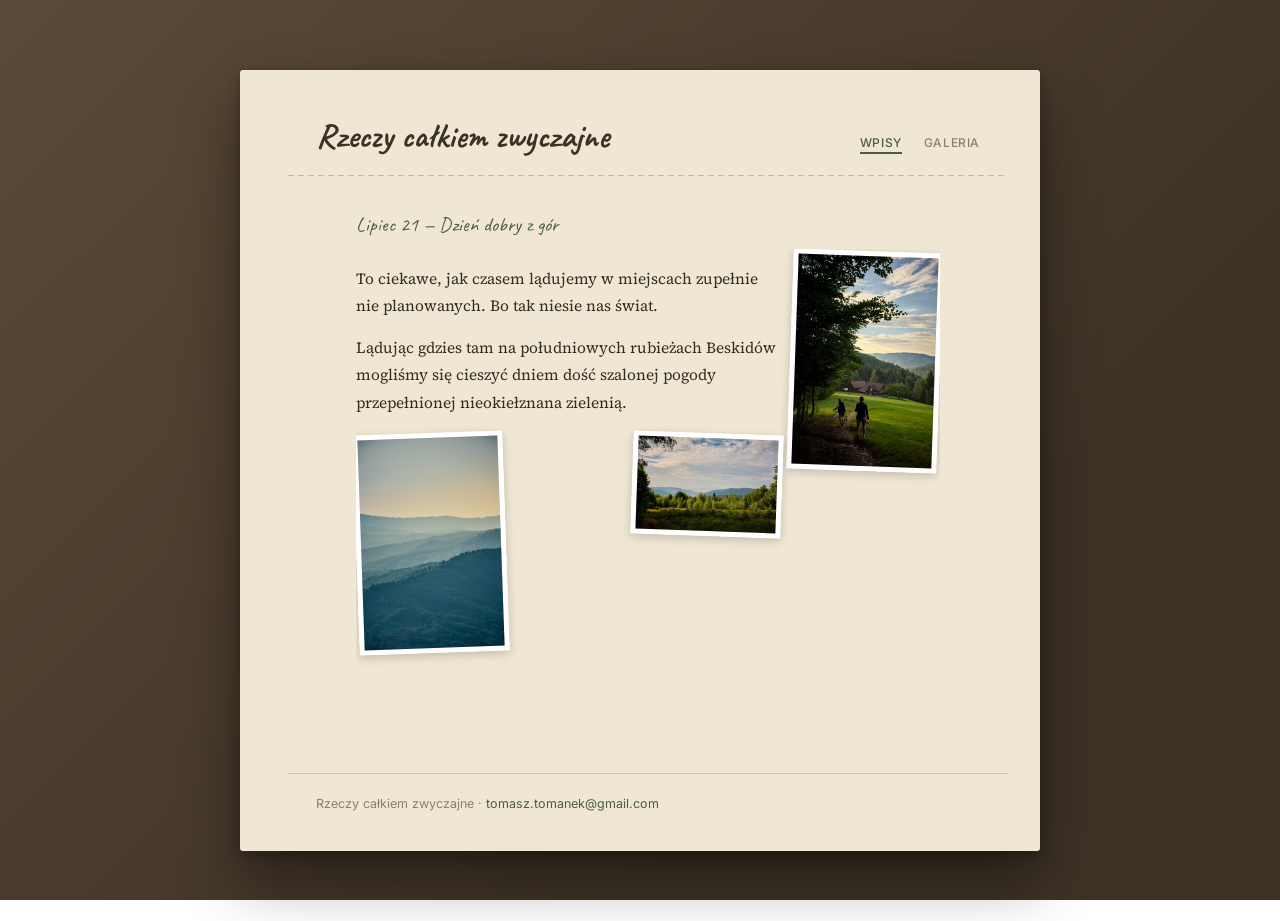
==== index.html @ 4eaaa245 "First upload" ====
<!DOCTYPE html>
<html lang="pl">
<head>
<meta charset="utf-8">
<meta name="viewport" content="width=device-width, initial-scale=1">
<title>Rzeczy całkiem zwyczajne</title>
<link rel="preconnect" href="https://fonts.googleapis.com">
<link href="https://fonts.googleapis.com/css2?family=Caveat:wght@500;600;700&family=Source+Serif+4:ital,wght@0,400;0,600;1,400&family=Inter:wght@400;500;600&display=swap" rel="stylesheet">
<link rel="stylesheet" href="/style.css">
</head>
<body>
<div class="page">
  <div class="card">

    <header class="site-header">
      <span class="site-title">Rzeczy całkiem zwyczajne</span>
      <nav class="site-nav">
        <a href="/" class="nav-active">Wpisy</a>
        <a href="/galeria/" class="">Galeria</a>
      </nav>
    </header>
    <div class="rule"></div>

    
    <main class="entries">
      
      <article class="entry">
        <div class="entry-date">Lipiec 21 — Dzień dobry z gór</div>
        <div class="entry-body">
          <p><img class="entry-photo entry-photo-right" src="/photos/thumb/18-07-26__DSC4993_Zielony.jpg" data-full="/photos/full/18-07-26__DSC4993_Zielony.jpg" alt="Wracając" onclick="openLightbox(this)"></p>
<p>To ciekawe, jak czasem lądujemy w miejscach zupełnie nie planowanych. Bo tak niesie nas świat. </p>
<p>Lądując gdzies tam na południowych rubieżach Beskidów mogliśmy się cieszyć dniem dość szalonej pogody przepełnionej nieokiełznana zielenią. </p>
<p><img class="entry-photo entry-photo-left" src="/photos/thumb/19-07-26__DSC5142_Zielony.jpg" data-full="/photos/full/19-07-26__DSC5142_Zielony.jpg" alt="" onclick="openLightbox(this)"></p>
<p><img class="entry-photo entry-photo-right" src="/photos/thumb/19-07-26__DSC5166_Zielony.jpg" data-full="/photos/full/19-07-26__DSC5166_Zielony.jpg" alt="" onclick="openLightbox(this)"></p>
        </div>
      </article>
      
    </main>

    


    <footer class="site-footer">
      <p>Rzeczy całkiem zwyczajne · <a href="mailto:tomasz.tomanek@gmail.com">tomasz.tomanek@gmail.com</a></p>
    </footer>

  </div>
</div>

<div id="lightbox" class="lightbox" onclick="closeLightbox()">
  <img id="lightbox-img" onclick="event.stopPropagation()">
  <div class="lightbox-close" onclick="closeLightbox()">&times;</div>
</div>

<script src="/gallery.js"></script>
</body>
</html>
---- style.css ----
:root {
  --accent: #4a5d45;
}

* { box-sizing: border-box; }

body {
  margin: 0;
  background: linear-gradient(135deg, #5c4a38, #3d3226 70%);
  background-attachment: fixed;
  font-family: Inter, system-ui, sans-serif;
  color: #332c22;
}

a { color: var(--accent); text-decoration: none; }
a:hover { color: #3a4a37; }
::selection { background: #4a5d4533; }

.page {
  min-height: 100vh;
  padding: 70px 20px;
  display: flex;
  justify-content: center;
}

.card {
  width: 100%;
  max-width: 800px;
  background: #efe6d3;
  border-radius: 3px;
  box-shadow: 0 30px 60px rgba(0, 0, 0, .4), 0 4px 12px rgba(0, 0, 0, .25);
  padding: 0 0 0 16px;
}

.site-header {
  max-width: 720px;
  margin: 0 auto;
  padding: 44px 28px 18px;
  display: flex;
  justify-content: space-between;
  align-items: baseline;
  flex-wrap: wrap;
  gap: 10px;
}

.site-title {
  font-family: Caveat, cursive;
  font-weight: 700;
  font-size: 34px;
  color: #3a3226;
}

.site-nav {
  display: flex;
  gap: 22px;
  font: 500 12px Inter, sans-serif;
  letter-spacing: .05em;
  text-transform: uppercase;
}

.site-nav a { color: #8c8266; }
.site-nav a.nav-active {
  color: var(--accent);
  border-bottom: 2px solid var(--accent);
  padding-bottom: 2px;
}

.rule {
  max-width: 720px;
  margin: 0 auto;
  height: 1px;
  background: repeating-linear-gradient(90deg, rgba(74, 93, 69, .3) 0 6px, transparent 6px 10px);
}

.entries {
  max-width: 640px;
  margin: 0 auto;
  padding: 36px 28px 10px;
}

.entry { margin-bottom: 44px; }

.entry-date {
  font-family: Caveat, cursive;
  font-size: 20px;
  color: var(--accent);
  margin-bottom: 12px;
}

.entry-body { overflow: hidden; }

.entry-body p {
  font-family: 'Source Serif 4', serif;
  font-size: 15.5px;
  line-height: 1.75;
  color: #332c22;
  margin: 0 0 1em;
  text-wrap: pretty;
}

.entry-photo {
  width: 150px;
  margin: 2px 0 8px;
  border: 5px solid #fff;
  box-shadow: 0 3px 10px rgba(0, 0, 0, .18);
  cursor: zoom-in;
}

.entry-photo-right { float: right; margin: 2px 0 16px 8px; transform: rotate(2deg); }
.entry-photo-left { float: left; margin: 2px 8px 16px 0; transform: rotate(-2deg); }

.pager {
  max-width: 640px;
  margin: 0 auto;
  padding: 10px 28px 30px;
  display: flex;
  justify-content: space-between;
  font: 500 13px Inter, sans-serif;
}

.pager a { color: var(--accent); }

.gallery-section {
  max-width: 720px;
  margin: 26px auto 0;
  padding: 0 28px 8px;
}

.gallery-label {
  font: 500 11px Inter, sans-serif;
  color: #8c8266;
  letter-spacing: .09em;
  text-transform: uppercase;
  margin-bottom: 14px;
}

.gallery-grid {
  column-count: 2;
  column-gap: 10px;
}

.gallery-grid img {
  width: 100%;
  display: block;
  margin-bottom: 10px;
  border-radius: 2px;
  cursor: zoom-in;
  box-shadow: 0 2px 10px rgba(0, 0, 0, .1);
}

.site-footer {
  max-width: 720px;
  margin: 50px auto 0;
  padding: 22px 28px 40px;
  border-top: 1px solid rgba(74, 93, 69, .25);
}

.site-footer p {
  font: 400 12.5px Inter, sans-serif;
  color: #8c8266;
  margin: 0;
}

.lightbox {
  display: none;
  position: fixed;
  inset: 0;
  background: rgba(30, 26, 20, .92);
  align-items: center;
  justify-content: center;
  z-index: 50;
  cursor: zoom-out;
  padding: 40px;
}

.lightbox.open { display: flex; }

.lightbox img {
  max-width: 100%;
  max-height: 100%;
  box-shadow: 0 10px 40px rgba(0, 0, 0, .5);
  border-radius: 2px;
  cursor: default;
}

.lightbox-close {
  position: absolute;
  top: 24px;
  right: 32px;
  color: #efe6d3;
  font: 400 28px Inter, sans-serif;
  cursor: pointer;
  line-height: 1;
}

@media (max-width: 640px) {
  .page { padding: 30px 0; }
  .card { border-radius: 0; padding-left: 0; }
  .entries { padding: 28px 20px 10px; }
  .site-header { padding: 32px 20px 14px; }
  .gallery-section { padding: 0 20px 8px; }
  .site-footer { padding: 18px 20px 32px; }

  .entry-photo,
  .entry-photo-right,
  .entry-photo-left {
    float: none;
    width: 100%;
    max-width: 320px;
    display: block;
    margin: 0 auto 14px;
    transform: none;
  }

  .gallery-grid { column-count: 2; column-gap: 8px; }
}
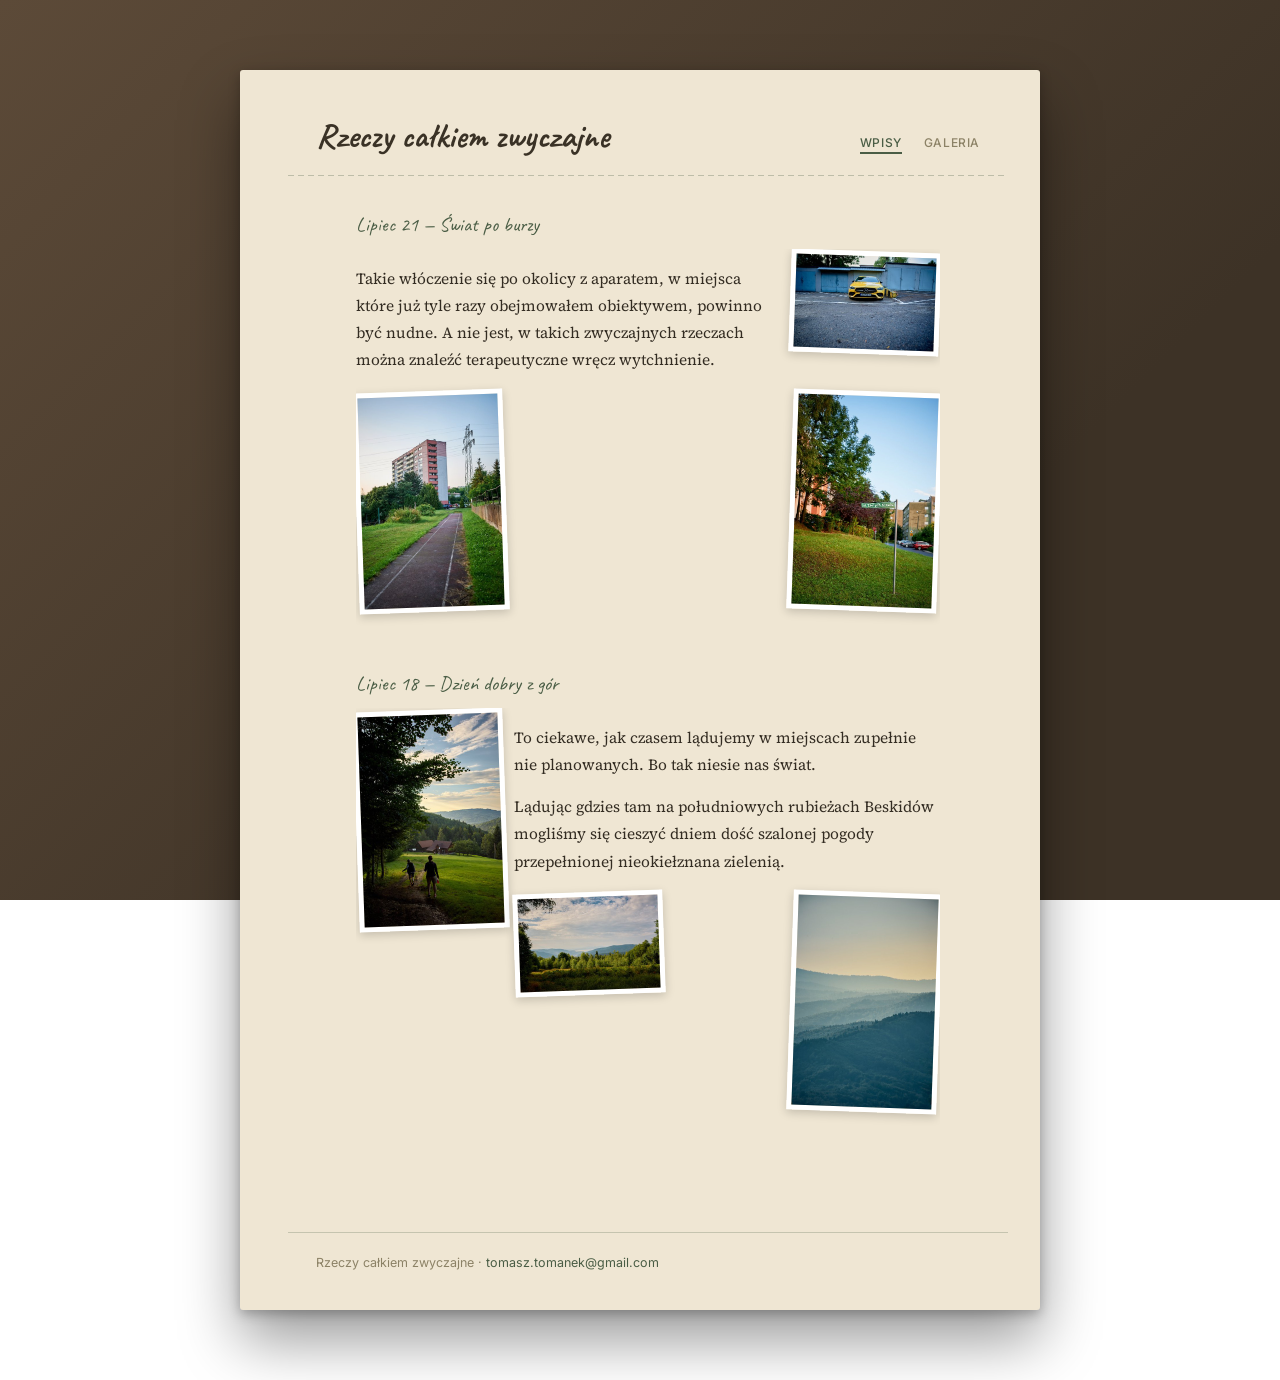
==== commit a029cddd: "Update of the www" ====
--- a/index.html
+++ b/index.html
@@ -25,13 +25,23 @@
     <main class="entries">
       
       <article class="entry">
-        <div class="entry-date">Lipiec 21 — Dzień dobry z gór</div>
+        <div class="entry-date">Lipiec 21 — Świat po burzy</div>
         <div class="entry-body">
-          <p><img class="entry-photo entry-photo-right" src="/photos/thumb/18-07-26__DSC4993_Zielony.jpg" data-full="/photos/full/18-07-26__DSC4993_Zielony.jpg" alt="Wracając" onclick="openLightbox(this)"></p>
+          <p><img class="entry-photo entry-photo-right" src="/photos/thumb/13-07-26_19-32-42_DSC_4167_NIKON D700_Zielony.jpg" data-full="/photos/full/13-07-26_19-32-42_DSC_4167_NIKON D700_Zielony.jpg" alt="Plama Koloru" onclick="openLightbox(this)"></p>
+<p>Takie włóczenie się po okolicy z aparatem, w miejsca które już tyle razy obejmowałem obiektywem, powinno być nudne. A nie jest, w takich zwyczajnych rzeczach można znaleźć terapeutyczne wręcz wytchnienie.</p>
+<p><img class="entry-photo entry-photo-left" src="/photos/thumb/13-07-26_19-29-04_DSC_4158_NIKON D700_Zielony.jpg" data-full="/photos/full/13-07-26_19-29-04_DSC_4158_NIKON D700_Zielony.jpg" alt="Bieżnia" onclick="openLightbox(this)"></p>
+<p><img class="entry-photo entry-photo-right" src="/photos/thumb/13-07-26_19-25-54_DSC_4150_NIKON D700_Zielony.jpg" data-full="/photos/full/13-07-26_19-25-54_DSC_4150_NIKON D700_Zielony.jpg" alt="Chorągiewka wskazu" onclick="openLightbox(this)"></p>
+        </div>
+      </article>
+      
+      <article class="entry">
+        <div class="entry-date">Lipiec 18 — Dzień dobry z gór</div>
+        <div class="entry-body">
+          <p><img class="entry-photo entry-photo-left" src="/photos/thumb/18-07-26__DSC4993_Zielony.jpg" data-full="/photos/full/18-07-26__DSC4993_Zielony.jpg" alt="Wracając" onclick="openLightbox(this)"></p>
 <p>To ciekawe, jak czasem lądujemy w miejscach zupełnie nie planowanych. Bo tak niesie nas świat. </p>
 <p>Lądując gdzies tam na południowych rubieżach Beskidów mogliśmy się cieszyć dniem dość szalonej pogody przepełnionej nieokiełznana zielenią. </p>
-<p><img class="entry-photo entry-photo-left" src="/photos/thumb/19-07-26__DSC5142_Zielony.jpg" data-full="/photos/full/19-07-26__DSC5142_Zielony.jpg" alt="" onclick="openLightbox(this)"></p>
-<p><img class="entry-photo entry-photo-right" src="/photos/thumb/19-07-26__DSC5166_Zielony.jpg" data-full="/photos/full/19-07-26__DSC5166_Zielony.jpg" alt="" onclick="openLightbox(this)"></p>
+<p><img class="entry-photo entry-photo-right" src="/photos/thumb/19-07-26__DSC5142_Zielony.jpg" data-full="/photos/full/19-07-26__DSC5142_Zielony.jpg" alt="" onclick="openLightbox(this)"></p>
+<p><img class="entry-photo entry-photo-left" src="/photos/thumb/19-07-26__DSC5166_Zielony.jpg" data-full="/photos/full/19-07-26__DSC5166_Zielony.jpg" alt="" onclick="openLightbox(this)"></p>
         </div>
       </article>
       
@@ -48,7 +58,9 @@
 </div>
 
 <div id="lightbox" class="lightbox" onclick="closeLightbox()">
+  <div class="lightbox-prev" onclick="event.stopPropagation(); lightboxPrev()">&#8249;</div>
   <img id="lightbox-img" onclick="event.stopPropagation()">
+  <div class="lightbox-next" onclick="event.stopPropagation(); lightboxNext()">&#8250;</div>
   <div class="lightbox-close" onclick="closeLightbox()">&times;</div>
 </div>
 
--- a/style.css
+++ b/style.css
@@ -165,7 +165,7 @@
   display: none;
   position: fixed;
   inset: 0;
-  background: rgba(30, 26, 20, .92);
+  background: #efe6d3;
   align-items: center;
   justify-content: center;
   z-index: 50;
@@ -178,7 +178,7 @@
 .lightbox img {
   max-width: 100%;
   max-height: 100%;
-  box-shadow: 0 10px 40px rgba(0, 0, 0, .5);
+  box-shadow: 0 10px 40px rgba(0, 0, 0, .25);
   border-radius: 2px;
   cursor: default;
 }
@@ -187,11 +187,27 @@
   position: absolute;
   top: 24px;
   right: 32px;
-  color: #efe6d3;
+  color: #332c22;
   font: 400 28px Inter, sans-serif;
   cursor: pointer;
   line-height: 1;
 }
+
+.lightbox-prev,
+.lightbox-next {
+  position: absolute;
+  top: 50%;
+  transform: translateY(-50%);
+  color: #332c22;
+  font: 400 40px Inter, sans-serif;
+  cursor: pointer;
+  line-height: 1;
+  user-select: none;
+  padding: 10px;
+}
+
+.lightbox-prev { left: 12px; }
+.lightbox-next { right: 12px; }
 
 @media (max-width: 640px) {
   .page { padding: 30px 0; }
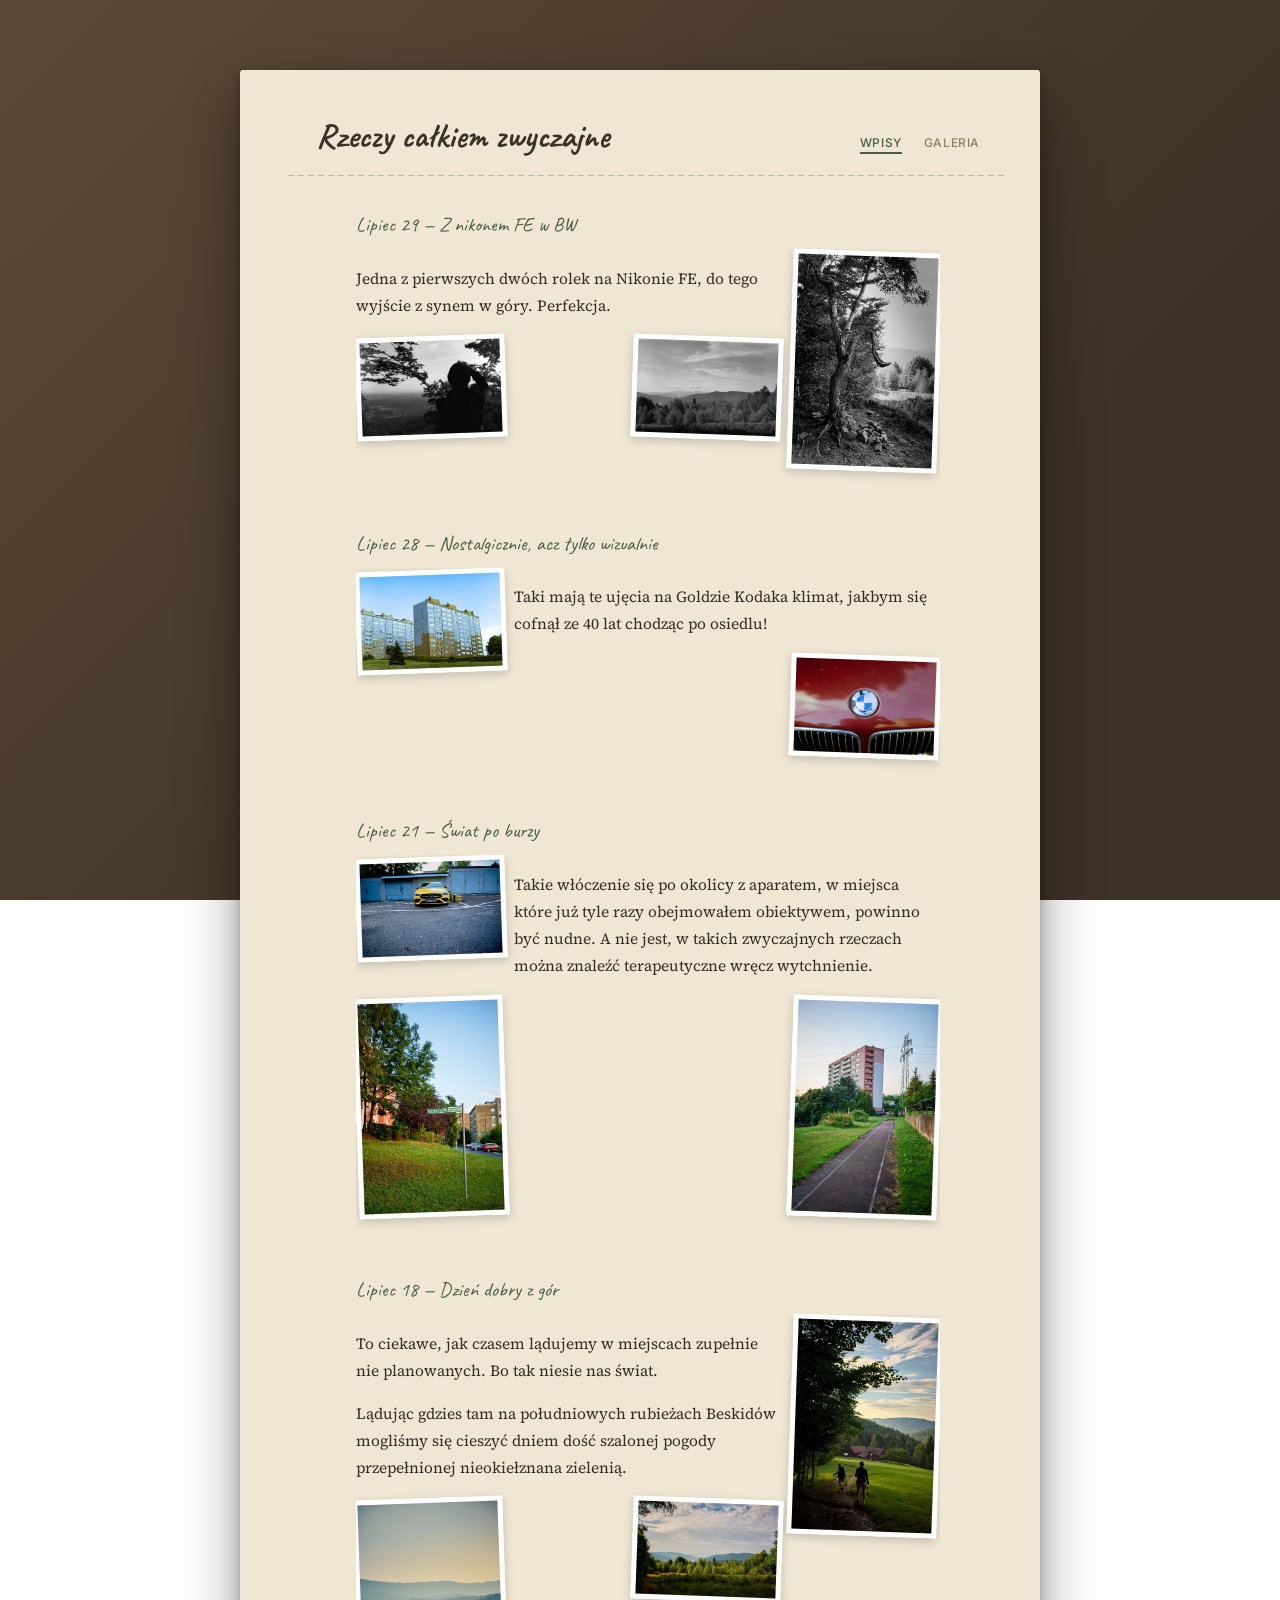
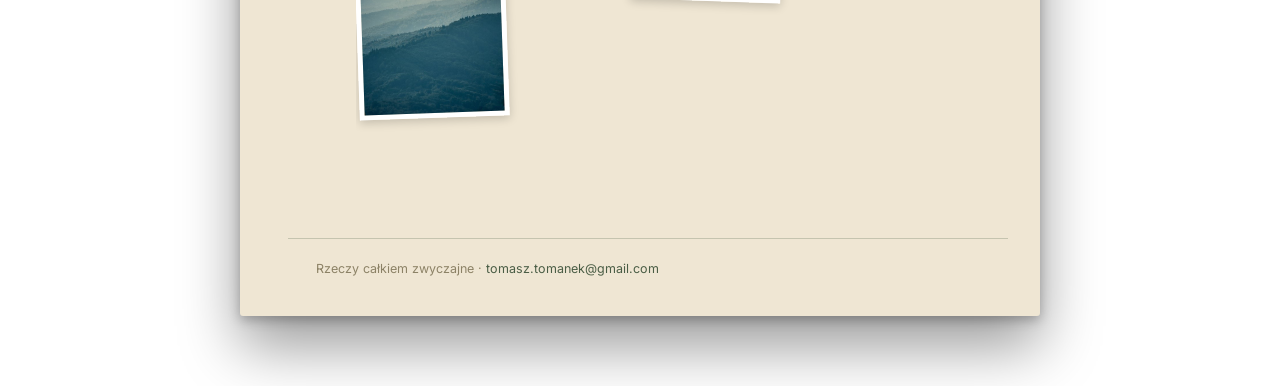
==== commit 3ec9236e: "Update of the www" ====
--- a/index.html
+++ b/index.html
@@ -25,23 +25,43 @@
     <main class="entries">
       
       <article class="entry">
+        <div class="entry-date">Lipiec 29 — Z nikonem FE w BW</div>
+        <div class="entry-body">
+          <p><img class="entry-photo entry-photo-right" src="/photos/thumb/2026-07-29_FE_XP2_R01_8.jpg" data-full="/photos/full/2026-07-29_FE_XP2_R01_8.jpg" alt="Drzewo prawie jak gondoru" onclick="openLightbox(this)"></p>
+<p>Jedna z pierwszych dwóch rolek na Nikonie FE, do tego wyjście z synem w góry. 
+Perfekcja.</p>
+<p><img class="entry-photo entry-photo-left" src="/photos/thumb/2026-07-29_FE_XP2_R01_4.jpg" data-full="/photos/full/2026-07-29_FE_XP2_R01_4.jpg" alt="Syn" onclick="openLightbox(this)"></p>
+<p><img class="entry-photo entry-photo-right" src="/photos/thumb/2026-07-29_FE_XP2_R01_9.jpg" data-full="/photos/full/2026-07-29_FE_XP2_R01_9.jpg" alt="Widokówka" onclick="openLightbox(this)"></p>
+        </div>
+      </article>
+      
+      <article class="entry">
+        <div class="entry-date">Lipiec 28 — Nostalgicznie, acz tylko wizualnie</div>
+        <div class="entry-body">
+          <p><img class="entry-photo entry-photo-left" src="/photos/thumb/2026-07-29_FE_GOLD_R02_24.jpg" data-full="/photos/full/2026-07-29_FE_GOLD_R02_24.jpg" alt="Bloki" onclick="openLightbox(this)"></p>
+<p>Taki mają te ujęcia na Goldzie Kodaka klimat, jakbym się cofnął ze 40 lat chodząc po osiedlu!</p>
+<p><img class="entry-photo entry-photo-right" src="/photos/thumb/2026-07-29_FE_GOLD_R02_26.jpg" data-full="/photos/full/2026-07-29_FE_GOLD_R02_26.jpg" alt="" onclick="openLightbox(this)"></p>
+        </div>
+      </article>
+      
+      <article class="entry">
         <div class="entry-date">Lipiec 21 — Świat po burzy</div>
         <div class="entry-body">
-          <p><img class="entry-photo entry-photo-right" src="/photos/thumb/13-07-26_19-32-42_DSC_4167_NIKON D700_Zielony.jpg" data-full="/photos/full/13-07-26_19-32-42_DSC_4167_NIKON D700_Zielony.jpg" alt="Plama Koloru" onclick="openLightbox(this)"></p>
+          <p><img class="entry-photo entry-photo-left" src="/photos/thumb/13-07-26_19-32-42_DSC_4167_NIKON D700_Zielony.jpg" data-full="/photos/full/13-07-26_19-32-42_DSC_4167_NIKON D700_Zielony.jpg" alt="Plama Koloru" onclick="openLightbox(this)"></p>
 <p>Takie włóczenie się po okolicy z aparatem, w miejsca które już tyle razy obejmowałem obiektywem, powinno być nudne. A nie jest, w takich zwyczajnych rzeczach można znaleźć terapeutyczne wręcz wytchnienie.</p>
-<p><img class="entry-photo entry-photo-left" src="/photos/thumb/13-07-26_19-29-04_DSC_4158_NIKON D700_Zielony.jpg" data-full="/photos/full/13-07-26_19-29-04_DSC_4158_NIKON D700_Zielony.jpg" alt="Bieżnia" onclick="openLightbox(this)"></p>
-<p><img class="entry-photo entry-photo-right" src="/photos/thumb/13-07-26_19-25-54_DSC_4150_NIKON D700_Zielony.jpg" data-full="/photos/full/13-07-26_19-25-54_DSC_4150_NIKON D700_Zielony.jpg" alt="Chorągiewka wskazu" onclick="openLightbox(this)"></p>
+<p><img class="entry-photo entry-photo-right" src="/photos/thumb/13-07-26_19-29-04_DSC_4158_NIKON D700_Zielony.jpg" data-full="/photos/full/13-07-26_19-29-04_DSC_4158_NIKON D700_Zielony.jpg" alt="Bieżnia" onclick="openLightbox(this)"></p>
+<p><img class="entry-photo entry-photo-left" src="/photos/thumb/13-07-26_19-25-54_DSC_4150_NIKON D700_Zielony.jpg" data-full="/photos/full/13-07-26_19-25-54_DSC_4150_NIKON D700_Zielony.jpg" alt="Chorągiewka wskazu" onclick="openLightbox(this)"></p>
         </div>
       </article>
       
       <article class="entry">
         <div class="entry-date">Lipiec 18 — Dzień dobry z gór</div>
         <div class="entry-body">
-          <p><img class="entry-photo entry-photo-left" src="/photos/thumb/18-07-26__DSC4993_Zielony.jpg" data-full="/photos/full/18-07-26__DSC4993_Zielony.jpg" alt="Wracając" onclick="openLightbox(this)"></p>
+          <p><img class="entry-photo entry-photo-right" src="/photos/thumb/18-07-26__DSC4993_Zielony.jpg" data-full="/photos/full/18-07-26__DSC4993_Zielony.jpg" alt="Wracając" onclick="openLightbox(this)"></p>
 <p>To ciekawe, jak czasem lądujemy w miejscach zupełnie nie planowanych. Bo tak niesie nas świat. </p>
 <p>Lądując gdzies tam na południowych rubieżach Beskidów mogliśmy się cieszyć dniem dość szalonej pogody przepełnionej nieokiełznana zielenią. </p>
-<p><img class="entry-photo entry-photo-right" src="/photos/thumb/19-07-26__DSC5142_Zielony.jpg" data-full="/photos/full/19-07-26__DSC5142_Zielony.jpg" alt="" onclick="openLightbox(this)"></p>
-<p><img class="entry-photo entry-photo-left" src="/photos/thumb/19-07-26__DSC5166_Zielony.jpg" data-full="/photos/full/19-07-26__DSC5166_Zielony.jpg" alt="" onclick="openLightbox(this)"></p>
+<p><img class="entry-photo entry-photo-left" src="/photos/thumb/19-07-26__DSC5142_Zielony.jpg" data-full="/photos/full/19-07-26__DSC5142_Zielony.jpg" alt="" onclick="openLightbox(this)"></p>
+<p><img class="entry-photo entry-photo-right" src="/photos/thumb/19-07-26__DSC5166_Zielony.jpg" data-full="/photos/full/19-07-26__DSC5166_Zielony.jpg" alt="" onclick="openLightbox(this)"></p>
         </div>
       </article>
       
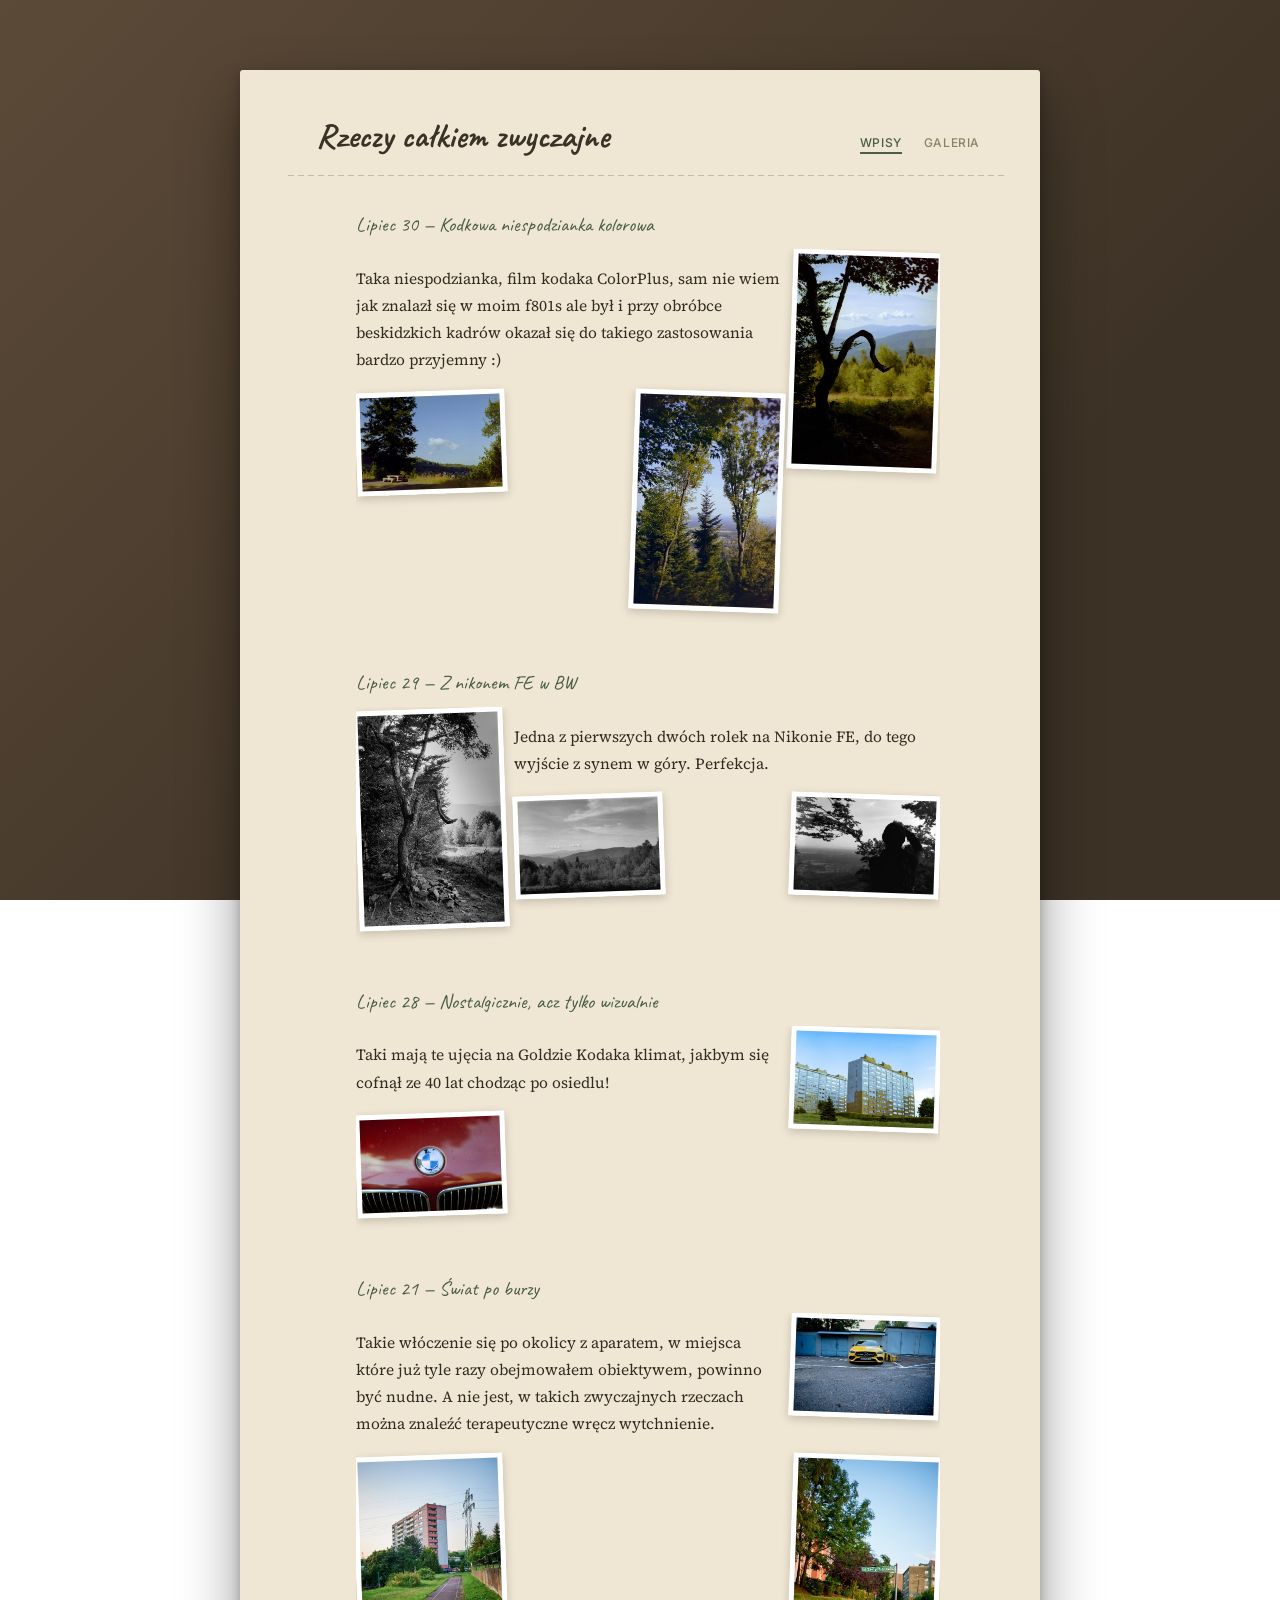
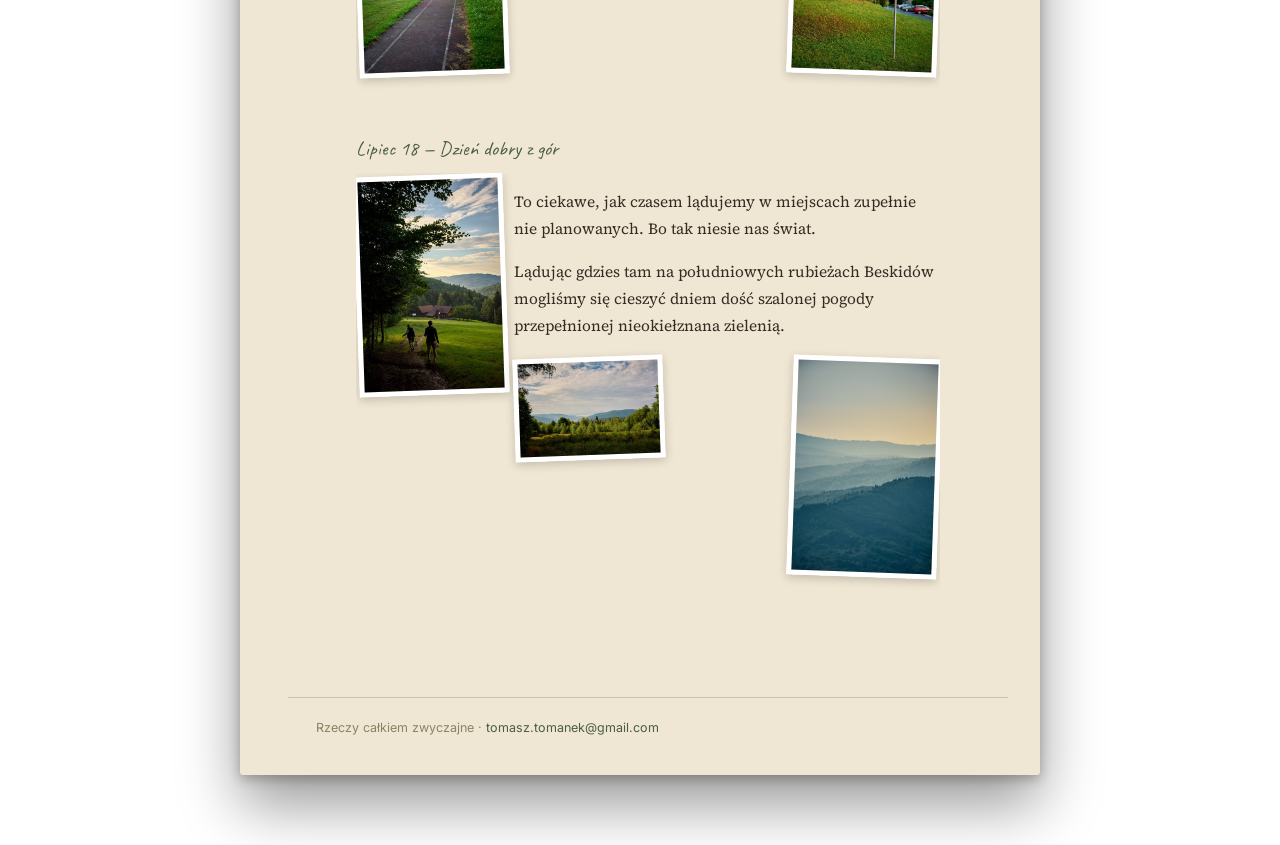
==== commit f88a96ea: "Update of the www" ====
--- a/index.html
+++ b/index.html
@@ -25,43 +25,53 @@
     <main class="entries">
       
       <article class="entry">
+        <div class="entry-date">Lipiec 30 — Kodkowa niespodzianka kolorowa</div>
+        <div class="entry-body">
+          <p><img class="entry-photo entry-photo-right" src="/photos/thumb/2026-07-29_F801s_KODAK_R03_23.jpg" data-full="/photos/full/2026-07-29_F801s_KODAK_R03_23.jpg" alt="ColorPlus" onclick="openLightbox(this)"></p>
+<p>Taka niespodzianka, film kodaka ColorPlus, sam nie wiem jak znalazł się w moim f801s ale był i przy obróbce beskidzkich kadrów okazał się do takiego zastosowania bardzo przyjemny :)</p>
+<p><img class="entry-photo entry-photo-left" src="/photos/thumb/2026-07-29_F801s_KODAK_R03_36.jpg" data-full="/photos/full/2026-07-29_F801s_KODAK_R03_36.jpg" alt="Jak z wakacji w 1992" onclick="openLightbox(this)"></p>
+<p><img class="entry-photo entry-photo-right" src="/photos/thumb/2026-07-29_F801s_KODAK_R03_29.jpg" data-full="/photos/full/2026-07-29_F801s_KODAK_R03_29.jpg" alt="Mój klasyk górski" onclick="openLightbox(this)"></p>
+        </div>
+      </article>
+      
+      <article class="entry">
         <div class="entry-date">Lipiec 29 — Z nikonem FE w BW</div>
         <div class="entry-body">
-          <p><img class="entry-photo entry-photo-right" src="/photos/thumb/2026-07-29_FE_XP2_R01_8.jpg" data-full="/photos/full/2026-07-29_FE_XP2_R01_8.jpg" alt="Drzewo prawie jak gondoru" onclick="openLightbox(this)"></p>
+          <p><img class="entry-photo entry-photo-left" src="/photos/thumb/2026-07-29_FE_XP2_R01_8.jpg" data-full="/photos/full/2026-07-29_FE_XP2_R01_8.jpg" alt="Drzewo prawie jak gondoru" onclick="openLightbox(this)"></p>
 <p>Jedna z pierwszych dwóch rolek na Nikonie FE, do tego wyjście z synem w góry. 
 Perfekcja.</p>
-<p><img class="entry-photo entry-photo-left" src="/photos/thumb/2026-07-29_FE_XP2_R01_4.jpg" data-full="/photos/full/2026-07-29_FE_XP2_R01_4.jpg" alt="Syn" onclick="openLightbox(this)"></p>
-<p><img class="entry-photo entry-photo-right" src="/photos/thumb/2026-07-29_FE_XP2_R01_9.jpg" data-full="/photos/full/2026-07-29_FE_XP2_R01_9.jpg" alt="Widokówka" onclick="openLightbox(this)"></p>
+<p><img class="entry-photo entry-photo-right" src="/photos/thumb/2026-07-29_FE_XP2_R01_4.jpg" data-full="/photos/full/2026-07-29_FE_XP2_R01_4.jpg" alt="Syn" onclick="openLightbox(this)"></p>
+<p><img class="entry-photo entry-photo-left" src="/photos/thumb/2026-07-29_FE_XP2_R01_9.jpg" data-full="/photos/full/2026-07-29_FE_XP2_R01_9.jpg" alt="Widokówka" onclick="openLightbox(this)"></p>
         </div>
       </article>
       
       <article class="entry">
         <div class="entry-date">Lipiec 28 — Nostalgicznie, acz tylko wizualnie</div>
         <div class="entry-body">
-          <p><img class="entry-photo entry-photo-left" src="/photos/thumb/2026-07-29_FE_GOLD_R02_24.jpg" data-full="/photos/full/2026-07-29_FE_GOLD_R02_24.jpg" alt="Bloki" onclick="openLightbox(this)"></p>
+          <p><img class="entry-photo entry-photo-right" src="/photos/thumb/2026-07-29_FE_GOLD_R02_24.jpg" data-full="/photos/full/2026-07-29_FE_GOLD_R02_24.jpg" alt="Bloki" onclick="openLightbox(this)"></p>
 <p>Taki mają te ujęcia na Goldzie Kodaka klimat, jakbym się cofnął ze 40 lat chodząc po osiedlu!</p>
-<p><img class="entry-photo entry-photo-right" src="/photos/thumb/2026-07-29_FE_GOLD_R02_26.jpg" data-full="/photos/full/2026-07-29_FE_GOLD_R02_26.jpg" alt="" onclick="openLightbox(this)"></p>
+<p><img class="entry-photo entry-photo-left" src="/photos/thumb/2026-07-29_FE_GOLD_R02_26.jpg" data-full="/photos/full/2026-07-29_FE_GOLD_R02_26.jpg" alt="" onclick="openLightbox(this)"></p>
         </div>
       </article>
       
       <article class="entry">
         <div class="entry-date">Lipiec 21 — Świat po burzy</div>
         <div class="entry-body">
-          <p><img class="entry-photo entry-photo-left" src="/photos/thumb/13-07-26_19-32-42_DSC_4167_NIKON D700_Zielony.jpg" data-full="/photos/full/13-07-26_19-32-42_DSC_4167_NIKON D700_Zielony.jpg" alt="Plama Koloru" onclick="openLightbox(this)"></p>
+          <p><img class="entry-photo entry-photo-right" src="/photos/thumb/13-07-26_19-32-42_DSC_4167_NIKON D700_Zielony.jpg" data-full="/photos/full/13-07-26_19-32-42_DSC_4167_NIKON D700_Zielony.jpg" alt="Plama Koloru" onclick="openLightbox(this)"></p>
 <p>Takie włóczenie się po okolicy z aparatem, w miejsca które już tyle razy obejmowałem obiektywem, powinno być nudne. A nie jest, w takich zwyczajnych rzeczach można znaleźć terapeutyczne wręcz wytchnienie.</p>
-<p><img class="entry-photo entry-photo-right" src="/photos/thumb/13-07-26_19-29-04_DSC_4158_NIKON D700_Zielony.jpg" data-full="/photos/full/13-07-26_19-29-04_DSC_4158_NIKON D700_Zielony.jpg" alt="Bieżnia" onclick="openLightbox(this)"></p>
-<p><img class="entry-photo entry-photo-left" src="/photos/thumb/13-07-26_19-25-54_DSC_4150_NIKON D700_Zielony.jpg" data-full="/photos/full/13-07-26_19-25-54_DSC_4150_NIKON D700_Zielony.jpg" alt="Chorągiewka wskazu" onclick="openLightbox(this)"></p>
+<p><img class="entry-photo entry-photo-left" src="/photos/thumb/13-07-26_19-29-04_DSC_4158_NIKON D700_Zielony.jpg" data-full="/photos/full/13-07-26_19-29-04_DSC_4158_NIKON D700_Zielony.jpg" alt="Bieżnia" onclick="openLightbox(this)"></p>
+<p><img class="entry-photo entry-photo-right" src="/photos/thumb/13-07-26_19-25-54_DSC_4150_NIKON D700_Zielony.jpg" data-full="/photos/full/13-07-26_19-25-54_DSC_4150_NIKON D700_Zielony.jpg" alt="Chorągiewka wskazu" onclick="openLightbox(this)"></p>
         </div>
       </article>
       
       <article class="entry">
         <div class="entry-date">Lipiec 18 — Dzień dobry z gór</div>
         <div class="entry-body">
-          <p><img class="entry-photo entry-photo-right" src="/photos/thumb/18-07-26__DSC4993_Zielony.jpg" data-full="/photos/full/18-07-26__DSC4993_Zielony.jpg" alt="Wracając" onclick="openLightbox(this)"></p>
+          <p><img class="entry-photo entry-photo-left" src="/photos/thumb/18-07-26__DSC4993_Zielony.jpg" data-full="/photos/full/18-07-26__DSC4993_Zielony.jpg" alt="Wracając" onclick="openLightbox(this)"></p>
 <p>To ciekawe, jak czasem lądujemy w miejscach zupełnie nie planowanych. Bo tak niesie nas świat. </p>
 <p>Lądując gdzies tam na południowych rubieżach Beskidów mogliśmy się cieszyć dniem dość szalonej pogody przepełnionej nieokiełznana zielenią. </p>
-<p><img class="entry-photo entry-photo-left" src="/photos/thumb/19-07-26__DSC5142_Zielony.jpg" data-full="/photos/full/19-07-26__DSC5142_Zielony.jpg" alt="" onclick="openLightbox(this)"></p>
-<p><img class="entry-photo entry-photo-right" src="/photos/thumb/19-07-26__DSC5166_Zielony.jpg" data-full="/photos/full/19-07-26__DSC5166_Zielony.jpg" alt="" onclick="openLightbox(this)"></p>
+<p><img class="entry-photo entry-photo-right" src="/photos/thumb/19-07-26__DSC5142_Zielony.jpg" data-full="/photos/full/19-07-26__DSC5142_Zielony.jpg" alt="" onclick="openLightbox(this)"></p>
+<p><img class="entry-photo entry-photo-left" src="/photos/thumb/19-07-26__DSC5166_Zielony.jpg" data-full="/photos/full/19-07-26__DSC5166_Zielony.jpg" alt="" onclick="openLightbox(this)"></p>
         </div>
       </article>
       
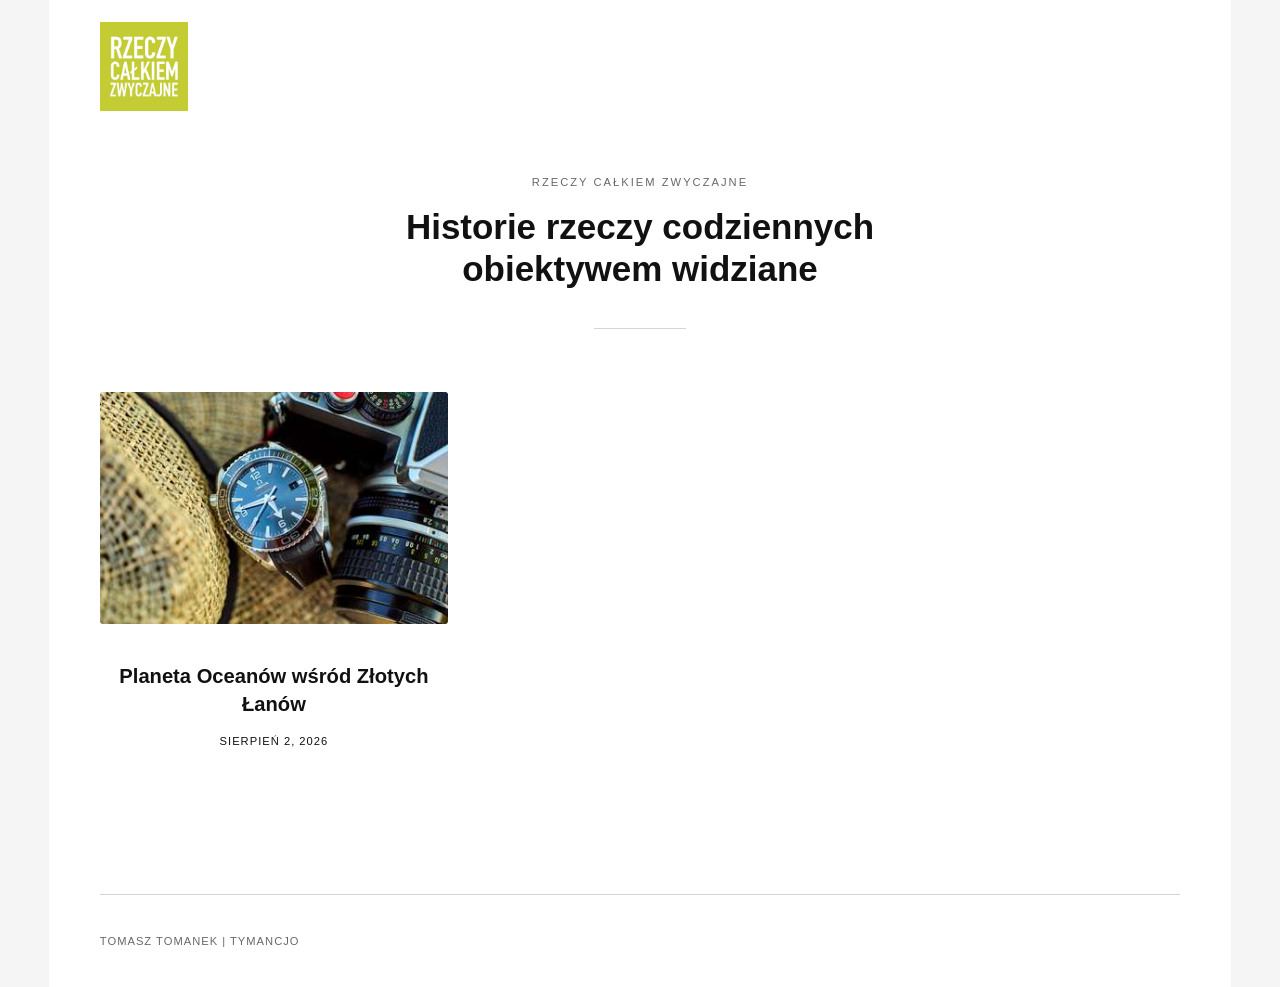
==== commit 9c5a9074: "Updated from Publii" ====
--- a/index.html
+++ b/index.html
@@ -1,99 +1,3 @@
-<!DOCTYPE html>
-<html lang="pl">
-<head>
-<meta charset="utf-8">
-<meta name="viewport" content="width=device-width, initial-scale=1">
-<title>Rzeczy całkiem zwyczajne</title>
-<link rel="preconnect" href="https://fonts.googleapis.com">
-<link href="https://fonts.googleapis.com/css2?family=Caveat:wght@500;600;700&family=Source+Serif+4:ital,wght@0,400;0,600;1,400&family=Inter:wght@400;500;600&display=swap" rel="stylesheet">
-<link rel="stylesheet" href="/style.css">
-</head>
-<body>
-<div class="page">
-  <div class="card">
-
-    <header class="site-header">
-      <span class="site-title">Rzeczy całkiem zwyczajne</span>
-      <nav class="site-nav">
-        <a href="/" class="nav-active">Wpisy</a>
-        <a href="/galeria/" class="">Galeria</a>
-      </nav>
-    </header>
-    <div class="rule"></div>
-
-    
-    <main class="entries">
-      
-      <article class="entry">
-        <div class="entry-date">Lipiec 30 — Kodkowa niespodzianka kolorowa</div>
-        <div class="entry-body">
-          <p><img class="entry-photo entry-photo-right" src="/photos/thumb/2026-07-29_F801s_KODAK_R03_23.jpg" data-full="/photos/full/2026-07-29_F801s_KODAK_R03_23.jpg" alt="ColorPlus" onclick="openLightbox(this)"></p>
-<p>Taka niespodzianka, film kodaka ColorPlus, sam nie wiem jak znalazł się w moim f801s ale był i przy obróbce beskidzkich kadrów okazał się do takiego zastosowania bardzo przyjemny :)</p>
-<p><img class="entry-photo entry-photo-left" src="/photos/thumb/2026-07-29_F801s_KODAK_R03_36.jpg" data-full="/photos/full/2026-07-29_F801s_KODAK_R03_36.jpg" alt="Jak z wakacji w 1992" onclick="openLightbox(this)"></p>
-<p><img class="entry-photo entry-photo-right" src="/photos/thumb/2026-07-29_F801s_KODAK_R03_29.jpg" data-full="/photos/full/2026-07-29_F801s_KODAK_R03_29.jpg" alt="Mój klasyk górski" onclick="openLightbox(this)"></p>
-        </div>
-      </article>
-      
-      <article class="entry">
-        <div class="entry-date">Lipiec 29 — Z nikonem FE w BW</div>
-        <div class="entry-body">
-          <p><img class="entry-photo entry-photo-left" src="/photos/thumb/2026-07-29_FE_XP2_R01_8.jpg" data-full="/photos/full/2026-07-29_FE_XP2_R01_8.jpg" alt="Drzewo prawie jak gondoru" onclick="openLightbox(this)"></p>
-<p>Jedna z pierwszych dwóch rolek na Nikonie FE, do tego wyjście z synem w góry. 
-Perfekcja.</p>
-<p><img class="entry-photo entry-photo-right" src="/photos/thumb/2026-07-29_FE_XP2_R01_4.jpg" data-full="/photos/full/2026-07-29_FE_XP2_R01_4.jpg" alt="Syn" onclick="openLightbox(this)"></p>
-<p><img class="entry-photo entry-photo-left" src="/photos/thumb/2026-07-29_FE_XP2_R01_9.jpg" data-full="/photos/full/2026-07-29_FE_XP2_R01_9.jpg" alt="Widokówka" onclick="openLightbox(this)"></p>
-        </div>
-      </article>
-      
-      <article class="entry">
-        <div class="entry-date">Lipiec 28 — Nostalgicznie, acz tylko wizualnie</div>
-        <div class="entry-body">
-          <p><img class="entry-photo entry-photo-right" src="/photos/thumb/2026-07-29_FE_GOLD_R02_24.jpg" data-full="/photos/full/2026-07-29_FE_GOLD_R02_24.jpg" alt="Bloki" onclick="openLightbox(this)"></p>
-<p>Taki mają te ujęcia na Goldzie Kodaka klimat, jakbym się cofnął ze 40 lat chodząc po osiedlu!</p>
-<p><img class="entry-photo entry-photo-left" src="/photos/thumb/2026-07-29_FE_GOLD_R02_26.jpg" data-full="/photos/full/2026-07-29_FE_GOLD_R02_26.jpg" alt="" onclick="openLightbox(this)"></p>
-        </div>
-      </article>
-      
-      <article class="entry">
-        <div class="entry-date">Lipiec 21 — Świat po burzy</div>
-        <div class="entry-body">
-          <p><img class="entry-photo entry-photo-right" src="/photos/thumb/13-07-26_19-32-42_DSC_4167_NIKON D700_Zielony.jpg" data-full="/photos/full/13-07-26_19-32-42_DSC_4167_NIKON D700_Zielony.jpg" alt="Plama Koloru" onclick="openLightbox(this)"></p>
-<p>Takie włóczenie się po okolicy z aparatem, w miejsca które już tyle razy obejmowałem obiektywem, powinno być nudne. A nie jest, w takich zwyczajnych rzeczach można znaleźć terapeutyczne wręcz wytchnienie.</p>
-<p><img class="entry-photo entry-photo-left" src="/photos/thumb/13-07-26_19-29-04_DSC_4158_NIKON D700_Zielony.jpg" data-full="/photos/full/13-07-26_19-29-04_DSC_4158_NIKON D700_Zielony.jpg" alt="Bieżnia" onclick="openLightbox(this)"></p>
-<p><img class="entry-photo entry-photo-right" src="/photos/thumb/13-07-26_19-25-54_DSC_4150_NIKON D700_Zielony.jpg" data-full="/photos/full/13-07-26_19-25-54_DSC_4150_NIKON D700_Zielony.jpg" alt="Chorągiewka wskazu" onclick="openLightbox(this)"></p>
-        </div>
-      </article>
-      
-      <article class="entry">
-        <div class="entry-date">Lipiec 18 — Dzień dobry z gór</div>
-        <div class="entry-body">
-          <p><img class="entry-photo entry-photo-left" src="/photos/thumb/18-07-26__DSC4993_Zielony.jpg" data-full="/photos/full/18-07-26__DSC4993_Zielony.jpg" alt="Wracając" onclick="openLightbox(this)"></p>
-<p>To ciekawe, jak czasem lądujemy w miejscach zupełnie nie planowanych. Bo tak niesie nas świat. </p>
-<p>Lądując gdzies tam na południowych rubieżach Beskidów mogliśmy się cieszyć dniem dość szalonej pogody przepełnionej nieokiełznana zielenią. </p>
-<p><img class="entry-photo entry-photo-right" src="/photos/thumb/19-07-26__DSC5142_Zielony.jpg" data-full="/photos/full/19-07-26__DSC5142_Zielony.jpg" alt="" onclick="openLightbox(this)"></p>
-<p><img class="entry-photo entry-photo-left" src="/photos/thumb/19-07-26__DSC5166_Zielony.jpg" data-full="/photos/full/19-07-26__DSC5166_Zielony.jpg" alt="" onclick="openLightbox(this)"></p>
-        </div>
-      </article>
-      
-    </main>
-
-    
-
-
-    <footer class="site-footer">
-      <p>Rzeczy całkiem zwyczajne · <a href="mailto:tomasz.tomanek@gmail.com">tomasz.tomanek@gmail.com</a></p>
-    </footer>
-
-  </div>
-</div>
-
-<div id="lightbox" class="lightbox" onclick="closeLightbox()">
-  <div class="lightbox-prev" onclick="event.stopPropagation(); lightboxPrev()">&#8249;</div>
-  <img id="lightbox-img" onclick="event.stopPropagation()">
-  <div class="lightbox-next" onclick="event.stopPropagation(); lightboxNext()">&#8250;</div>
-  <div class="lightbox-close" onclick="closeLightbox()">&times;</div>
-</div>
-
-<script src="/gallery.js"></script>
-</body>
-</html>+<!DOCTYPE html><html lang="pl"><head><meta charset="utf-8"><meta http-equiv="X-UA-Compatible" content="IE=edge"><meta name="viewport" content="width=device-width,initial-scale=1"><title>Rzeczy Całkiem Zwyczajne</title><meta name="generator" content="Publii Open-Source CMS for Static Site"><link rel="canonical" href="https://tymancjo.github.io/RCZ/"><link rel="alternate" type="application/atom+xml" href="https://tymancjo.github.io/RCZ/feed.xml" title="Rzeczy Całkiem Zwyczajne - RSS"><link rel="alternate" type="application/json" href="https://tymancjo.github.io/RCZ/feed.json" title="Rzeczy Całkiem Zwyczajne - JSON"><meta property="og:title" content="Rzeczy Całkiem Zwyczajne"><meta property="og:image" content="https://tymancjo.github.io/RCZ/media/website/RCZ_Logo.jpg"><meta property="og:image:width" content="500"><meta property="og:image:height" content="500"><meta property="og:site_name" content="Rzeczy Całkiem Zwyczajne"><meta property="og:description" content=""><meta property="og:url" content="https://tymancjo.github.io/RCZ/"><meta property="og:type" content="website"><link rel="stylesheet" href="https://tymancjo.github.io/RCZ/assets/css/style.css?v&#x3D;c08f8540d506d9aeff445ee3dbabb9d5"><script type="application/ld+json">{"@context":"http://schema.org","@type":"Organization","name":"Rzeczy Całkiem Zwyczajne","logo":"https://tymancjo.github.io/RCZ/media/website/RCZ_Logo.jpg","url":"https://tymancjo.github.io/RCZ/","sameAs":["https://www.facebook.com/tomasz.tomanek","https://www.instagram.com/tomasz.tomanek/","https://www.youtube.com/@Tomek.o.zegarkach"]}</script><noscript><style>img[loading] {
+                    opacity: 1;
+                }</style></noscript></head><body class="home-template"><div class="container"><header class="header" id="js-header"><a href="https://tymancjo.github.io/RCZ/" class="logo"><img src="https://tymancjo.github.io/RCZ/media/website/RCZ_Logo.jpg" alt="Rzeczy Całkiem Zwyczajne" width="500" height="500"></a></header><main><section class="hero wrapper"><p>RZECZY CAŁKIEM ZWYCZAJNE</p><h1>Historie rzeczy codziennych obiektywem widziane</h1></section><section class="l-col l-col--3"><article class="c-card"><a href="https://tymancjo.github.io/RCZ/planeta-oceanow-wsrod-zlotych-lanow.html" class="c-card__link"><div class="c-card__header"><img src="https://tymancjo.github.io/RCZ/media/posts/1/01-08-26__DSC5703_NIKON-D810_Zielony.jpg" srcset="https://tymancjo.github.io/RCZ/media/posts/1/responsive/01-08-26__DSC5703_NIKON-D810_Zielony-xs.jpg 300w, https://tymancjo.github.io/RCZ/media/posts/1/responsive/01-08-26__DSC5703_NIKON-D810_Zielony-sm.jpg 480w, https://tymancjo.github.io/RCZ/media/posts/1/responsive/01-08-26__DSC5703_NIKON-D810_Zielony-md.jpg 768w, https://tymancjo.github.io/RCZ/media/posts/1/responsive/01-08-26__DSC5703_NIKON-D810_Zielony-lg.jpg 1024w, https://tymancjo.github.io/RCZ/media/posts/1/responsive/01-08-26__DSC5703_NIKON-D810_Zielony-xl.jpg 1360w, https://tymancjo.github.io/RCZ/media/posts/1/responsive/01-08-26__DSC5703_NIKON-D810_Zielony-2xl.jpg 1600w, https://tymancjo.github.io/RCZ/media/posts/1/responsive/01-08-26__DSC5703_NIKON-D810_Zielony-sm2.jpg 375w" sizes="(min-width: 75em) 25vw, (min-width: 56.25em) 33vw, (min-width: 37.5em) 50vw, 100vw" loading="lazy" height="4912" width="7360" alt="Omega na kapeluszu"></div><div class="c-card__body"><div class="c-card__text"><h2>Planeta Oceanów wśród Złotych Łanów</h2><time datetime="2026-08-02T10:49">sierpień 2, 2026</time></div></div></a></article></section></main><footer class="footer"><div class="footer__copyright">Tomasz Tomanek | TymancjO</div><div class="footer__social"><a href="https://www.facebook.com/tomasz.tomanek" class="facebook" aria-label="Facebook"><svg class="icon"><use xlink:href="https://tymancjo.github.io/RCZ/assets/svg/svg-map.svg#facebook"/></svg> </a><a href="https://www.instagram.com/tomasz.tomanek/" class="instagram" aria-label="Instagram"><svg class="icon"><use xlink:href="https://tymancjo.github.io/RCZ/assets/svg/svg-map.svg#instagram"/></svg> </a><a href="https://www.youtube.com/@Tomek.o.zegarkach" class="youtube" aria-label="Youtube"><svg class="icon"><use xlink:href="https://tymancjo.github.io/RCZ/assets/svg/svg-map.svg#youtube"/></svg></a></div></footer></div><script defer="defer" src="https://tymancjo.github.io/RCZ/assets/js/scripts.min.js?v&#x3D;1762f7ab131e33a4eb8fb224822de245"></script><script>window.publiiThemeMenuConfig={mobileMenuMode:'sidebar',animationSpeed:300,submenuWidth: 'auto',doubleClickTime:500,mobileMenuExpandableSubmenus:true,relatedContainerForOverlayMenuSelector:'.navbar'};</script><script defer="defer" src="https://tymancjo.github.io/RCZ/assets/js/isotope.pkgd.min.js?v&#x3D;2afcff647ed260006faa71c8e779e8d4"></script><script>window.addEventListener("DOMContentLoaded",function(){var j=new Isotope(".l-col",{itemSelector:".c-card",percentPosition:true,layoutMode:"masonry",transitionDuration:"0.6s",masonry:{columnWidth:".c-card"}});var g=document.querySelector(".filter__button-group");if(g){g.addEventListener("click",function(i){if(!matchesSelector(i.target,"button")){return}var k=i.target.getAttribute("data-filter");j.arrange({filter:k})});var b=document.querySelectorAll(".filter__button-group");for(var c=0,e=b.length;c<e;c++){var d=b[c];h(d)}function h(i){i.addEventListener("click",function(k){if(!matchesSelector(k.target,"button")){return}var m=i.querySelector(".is-active");if(m){m.classList.remove("is-active");m.setAttribute("aria-pressed","false")}k.target.classList.add("is-active");k.target.setAttribute("aria-pressed","true")})}}var a=document.querySelector(".l-col");var f=document.querySelectorAll(".c-card");a.classList.add("is-visible");j.revealItemElements(f)});</script><script>/*<![CDATA[*/var images=document.querySelectorAll("img[loading]");for(var i=0;i<images.length;i++){if(images[i].complete){images[i].classList.add("is-loaded")}else{images[i].addEventListener("load",function(){this.classList.add("is-loaded")},false)}};/*]]>*/</script></body></html>
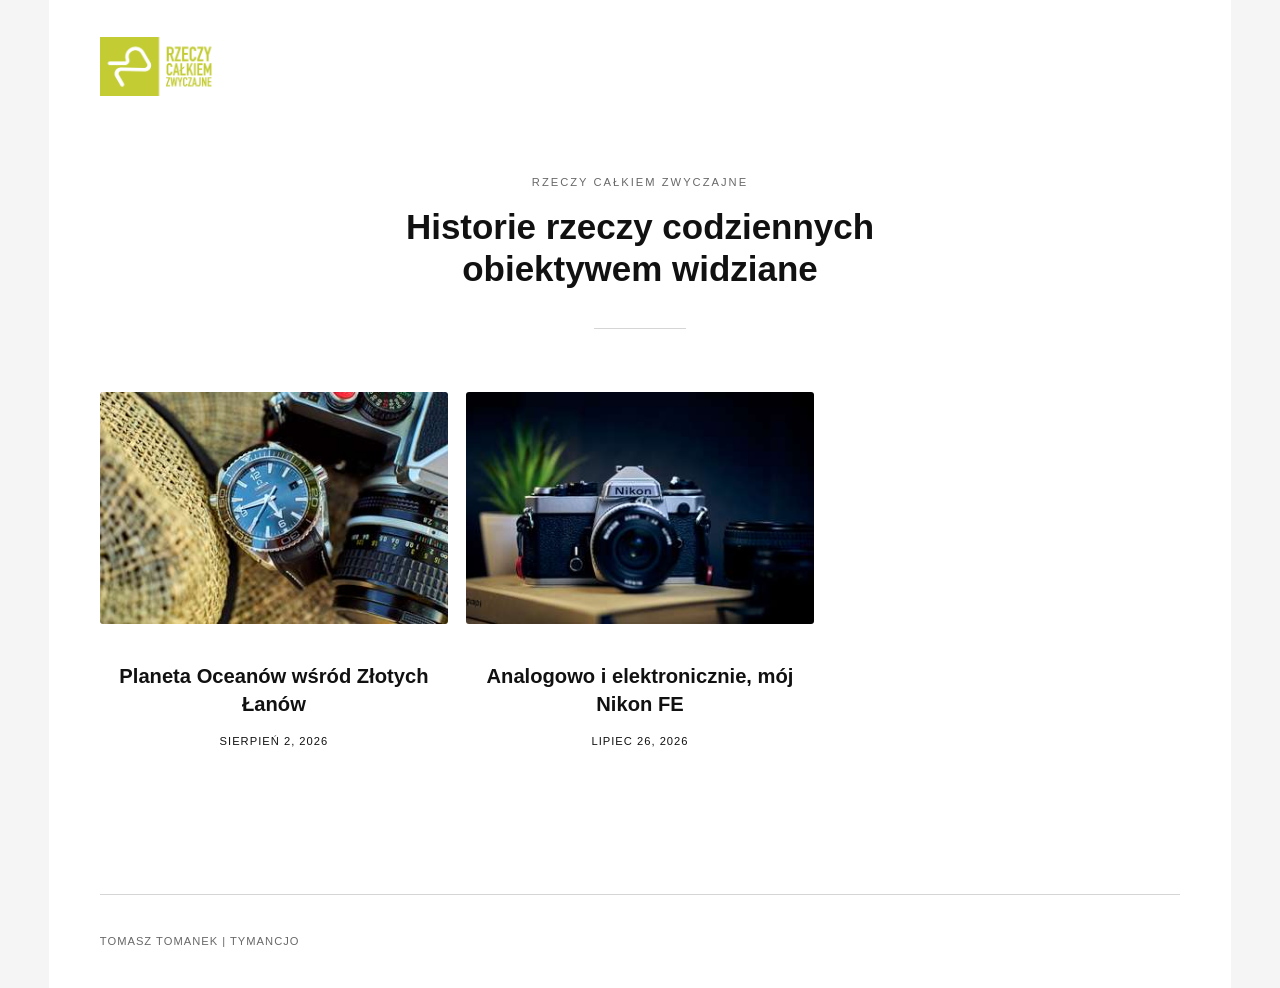
==== commit c8fd67e8: "Updated from Publii" ====
--- a/index.html
+++ b/index.html
@@ -1,3 +1,3 @@
-<!DOCTYPE html><html lang="pl"><head><meta charset="utf-8"><meta http-equiv="X-UA-Compatible" content="IE=edge"><meta name="viewport" content="width=device-width,initial-scale=1"><title>Rzeczy Całkiem Zwyczajne</title><meta name="generator" content="Publii Open-Source CMS for Static Site"><link rel="canonical" href="https://tymancjo.github.io/RCZ/"><link rel="alternate" type="application/atom+xml" href="https://tymancjo.github.io/RCZ/feed.xml" title="Rzeczy Całkiem Zwyczajne - RSS"><link rel="alternate" type="application/json" href="https://tymancjo.github.io/RCZ/feed.json" title="Rzeczy Całkiem Zwyczajne - JSON"><meta property="og:title" content="Rzeczy Całkiem Zwyczajne"><meta property="og:image" content="https://tymancjo.github.io/RCZ/media/website/RCZ_Logo.jpg"><meta property="og:image:width" content="500"><meta property="og:image:height" content="500"><meta property="og:site_name" content="Rzeczy Całkiem Zwyczajne"><meta property="og:description" content=""><meta property="og:url" content="https://tymancjo.github.io/RCZ/"><meta property="og:type" content="website"><link rel="stylesheet" href="https://tymancjo.github.io/RCZ/assets/css/style.css?v&#x3D;c08f8540d506d9aeff445ee3dbabb9d5"><script type="application/ld+json">{"@context":"http://schema.org","@type":"Organization","name":"Rzeczy Całkiem Zwyczajne","logo":"https://tymancjo.github.io/RCZ/media/website/RCZ_Logo.jpg","url":"https://tymancjo.github.io/RCZ/","sameAs":["https://www.facebook.com/tomasz.tomanek","https://www.instagram.com/tomasz.tomanek/","https://www.youtube.com/@Tomek.o.zegarkach"]}</script><noscript><style>img[loading] {
+<!DOCTYPE html><html lang="pl"><head><meta charset="utf-8"><meta http-equiv="X-UA-Compatible" content="IE=edge"><meta name="viewport" content="width=device-width,initial-scale=1"><title>Rzeczy Całkiem Zwyczajne</title><meta name="generator" content="Publii Open-Source CMS for Static Site"><link rel="canonical" href="https://tymancjo.github.io/RCZ/"><link rel="alternate" type="application/atom+xml" href="https://tymancjo.github.io/RCZ/feed.xml" title="Rzeczy Całkiem Zwyczajne - RSS"><link rel="alternate" type="application/json" href="https://tymancjo.github.io/RCZ/feed.json" title="Rzeczy Całkiem Zwyczajne - JSON"><meta property="og:title" content="Rzeczy Całkiem Zwyczajne"><meta property="og:image" content="https://tymancjo.github.io/RCZ/media/website/Artboard1.jpg"><meta property="og:image:width" content="1000"><meta property="og:image:height" content="500"><meta property="og:site_name" content="Rzeczy Całkiem Zwyczajne"><meta property="og:description" content=""><meta property="og:url" content="https://tymancjo.github.io/RCZ/"><meta property="og:type" content="website"><link rel="stylesheet" href="https://tymancjo.github.io/RCZ/assets/css/style.css?v&#x3D;2d6914cd3a4c20cd7729bf70827ae8f3"><script type="application/ld+json">{"@context":"http://schema.org","@type":"Organization","name":"Rzeczy Całkiem Zwyczajne","logo":"https://tymancjo.github.io/RCZ/media/website/Artboard1.jpg","url":"https://tymancjo.github.io/RCZ/","sameAs":["https://www.facebook.com/tomasz.tomanek","https://www.instagram.com/tomasz.tomanek/","https://www.youtube.com/@Tomek.o.zegarkach"]}</script><noscript><style>img[loading] {
                     opacity: 1;
-                }</style></noscript></head><body class="home-template"><div class="container"><header class="header" id="js-header"><a href="https://tymancjo.github.io/RCZ/" class="logo"><img src="https://tymancjo.github.io/RCZ/media/website/RCZ_Logo.jpg" alt="Rzeczy Całkiem Zwyczajne" width="500" height="500"></a></header><main><section class="hero wrapper"><p>RZECZY CAŁKIEM ZWYCZAJNE</p><h1>Historie rzeczy codziennych obiektywem widziane</h1></section><section class="l-col l-col--3"><article class="c-card"><a href="https://tymancjo.github.io/RCZ/planeta-oceanow-wsrod-zlotych-lanow.html" class="c-card__link"><div class="c-card__header"><img src="https://tymancjo.github.io/RCZ/media/posts/1/01-08-26__DSC5703_NIKON-D810_Zielony.jpg" srcset="https://tymancjo.github.io/RCZ/media/posts/1/responsive/01-08-26__DSC5703_NIKON-D810_Zielony-xs.jpg 300w, https://tymancjo.github.io/RCZ/media/posts/1/responsive/01-08-26__DSC5703_NIKON-D810_Zielony-sm.jpg 480w, https://tymancjo.github.io/RCZ/media/posts/1/responsive/01-08-26__DSC5703_NIKON-D810_Zielony-md.jpg 768w, https://tymancjo.github.io/RCZ/media/posts/1/responsive/01-08-26__DSC5703_NIKON-D810_Zielony-lg.jpg 1024w, https://tymancjo.github.io/RCZ/media/posts/1/responsive/01-08-26__DSC5703_NIKON-D810_Zielony-xl.jpg 1360w, https://tymancjo.github.io/RCZ/media/posts/1/responsive/01-08-26__DSC5703_NIKON-D810_Zielony-2xl.jpg 1600w, https://tymancjo.github.io/RCZ/media/posts/1/responsive/01-08-26__DSC5703_NIKON-D810_Zielony-sm2.jpg 375w" sizes="(min-width: 75em) 25vw, (min-width: 56.25em) 33vw, (min-width: 37.5em) 50vw, 100vw" loading="lazy" height="4912" width="7360" alt="Omega na kapeluszu"></div><div class="c-card__body"><div class="c-card__text"><h2>Planeta Oceanów wśród Złotych Łanów</h2><time datetime="2026-08-02T10:49">sierpień 2, 2026</time></div></div></a></article></section></main><footer class="footer"><div class="footer__copyright">Tomasz Tomanek | TymancjO</div><div class="footer__social"><a href="https://www.facebook.com/tomasz.tomanek" class="facebook" aria-label="Facebook"><svg class="icon"><use xlink:href="https://tymancjo.github.io/RCZ/assets/svg/svg-map.svg#facebook"/></svg> </a><a href="https://www.instagram.com/tomasz.tomanek/" class="instagram" aria-label="Instagram"><svg class="icon"><use xlink:href="https://tymancjo.github.io/RCZ/assets/svg/svg-map.svg#instagram"/></svg> </a><a href="https://www.youtube.com/@Tomek.o.zegarkach" class="youtube" aria-label="Youtube"><svg class="icon"><use xlink:href="https://tymancjo.github.io/RCZ/assets/svg/svg-map.svg#youtube"/></svg></a></div></footer></div><script defer="defer" src="https://tymancjo.github.io/RCZ/assets/js/scripts.min.js?v&#x3D;1762f7ab131e33a4eb8fb224822de245"></script><script>window.publiiThemeMenuConfig={mobileMenuMode:'sidebar',animationSpeed:300,submenuWidth: 'auto',doubleClickTime:500,mobileMenuExpandableSubmenus:true,relatedContainerForOverlayMenuSelector:'.navbar'};</script><script defer="defer" src="https://tymancjo.github.io/RCZ/assets/js/isotope.pkgd.min.js?v&#x3D;2afcff647ed260006faa71c8e779e8d4"></script><script>window.addEventListener("DOMContentLoaded",function(){var j=new Isotope(".l-col",{itemSelector:".c-card",percentPosition:true,layoutMode:"masonry",transitionDuration:"0.6s",masonry:{columnWidth:".c-card"}});var g=document.querySelector(".filter__button-group");if(g){g.addEventListener("click",function(i){if(!matchesSelector(i.target,"button")){return}var k=i.target.getAttribute("data-filter");j.arrange({filter:k})});var b=document.querySelectorAll(".filter__button-group");for(var c=0,e=b.length;c<e;c++){var d=b[c];h(d)}function h(i){i.addEventListener("click",function(k){if(!matchesSelector(k.target,"button")){return}var m=i.querySelector(".is-active");if(m){m.classList.remove("is-active");m.setAttribute("aria-pressed","false")}k.target.classList.add("is-active");k.target.setAttribute("aria-pressed","true")})}}var a=document.querySelector(".l-col");var f=document.querySelectorAll(".c-card");a.classList.add("is-visible");j.revealItemElements(f)});</script><script>/*<![CDATA[*/var images=document.querySelectorAll("img[loading]");for(var i=0;i<images.length;i++){if(images[i].complete){images[i].classList.add("is-loaded")}else{images[i].addEventListener("load",function(){this.classList.add("is-loaded")},false)}};/*]]>*/</script></body></html>+                }</style></noscript></head><body class="home-template"><div class="container"><header class="header" id="js-header"><a href="https://tymancjo.github.io/RCZ/" class="logo"><img src="https://tymancjo.github.io/RCZ/media/website/Artboard1.jpg" alt="Rzeczy Całkiem Zwyczajne" width="1000" height="500"></a></header><main><section class="hero wrapper"><p>RZECZY CAŁKIEM ZWYCZAJNE</p><h1>Historie rzeczy codziennych obiektywem widziane</h1></section><section class="l-col l-col--3"><article class="c-card"><a href="https://tymancjo.github.io/RCZ/planeta-oceanow-wsrod-zlotych-lanow.html" class="c-card__link"><div class="c-card__header"><img src="https://tymancjo.github.io/RCZ/media/posts/1/01-08-26__DSC5703_NIKON-D810_Zielony.jpg" srcset="https://tymancjo.github.io/RCZ/media/posts/1/responsive/01-08-26__DSC5703_NIKON-D810_Zielony-xs.jpg 300w, https://tymancjo.github.io/RCZ/media/posts/1/responsive/01-08-26__DSC5703_NIKON-D810_Zielony-sm.jpg 480w, https://tymancjo.github.io/RCZ/media/posts/1/responsive/01-08-26__DSC5703_NIKON-D810_Zielony-md.jpg 768w, https://tymancjo.github.io/RCZ/media/posts/1/responsive/01-08-26__DSC5703_NIKON-D810_Zielony-lg.jpg 1024w, https://tymancjo.github.io/RCZ/media/posts/1/responsive/01-08-26__DSC5703_NIKON-D810_Zielony-xl.jpg 1360w, https://tymancjo.github.io/RCZ/media/posts/1/responsive/01-08-26__DSC5703_NIKON-D810_Zielony-2xl.jpg 1600w, https://tymancjo.github.io/RCZ/media/posts/1/responsive/01-08-26__DSC5703_NIKON-D810_Zielony-sm2.jpg 375w" sizes="(min-width: 75em) 25vw, (min-width: 56.25em) 33vw, (min-width: 37.5em) 50vw, 100vw" loading="lazy" height="4912" width="7360" alt="Omega na kapeluszu"></div><div class="c-card__body"><div class="c-card__text"><h2>Planeta Oceanów wśród Złotych Łanów</h2><time datetime="2026-08-02T10:49">sierpień 2, 2026</time></div></div></a></article><article class="c-card"><a href="https://tymancjo.github.io/RCZ/analogowo-i-elektronicznie-moj-nikon-fe.html" class="c-card__link"><div class="c-card__header"><img src="https://tymancjo.github.io/RCZ/media/posts/2/21-07-26__DSC5506_Zielony.jpg" srcset="https://tymancjo.github.io/RCZ/media/posts/2/responsive/21-07-26__DSC5506_Zielony-xs.jpg 300w, https://tymancjo.github.io/RCZ/media/posts/2/responsive/21-07-26__DSC5506_Zielony-sm.jpg 480w, https://tymancjo.github.io/RCZ/media/posts/2/responsive/21-07-26__DSC5506_Zielony-md.jpg 768w, https://tymancjo.github.io/RCZ/media/posts/2/responsive/21-07-26__DSC5506_Zielony-lg.jpg 1024w, https://tymancjo.github.io/RCZ/media/posts/2/responsive/21-07-26__DSC5506_Zielony-xl.jpg 1360w, https://tymancjo.github.io/RCZ/media/posts/2/responsive/21-07-26__DSC5506_Zielony-2xl.jpg 1600w, https://tymancjo.github.io/RCZ/media/posts/2/responsive/21-07-26__DSC5506_Zielony-sm2.jpg 375w" sizes="(min-width: 75em) 25vw, (min-width: 56.25em) 33vw, (min-width: 37.5em) 50vw, 100vw" loading="lazy" height="3003" width="4500" alt=""></div><div class="c-card__body"><div class="c-card__text"><h2>Analogowo i elektronicznie, mój Nikon FE</h2><time datetime="2026-07-26T14:53">lipiec 26, 2026</time></div></div></a></article></section></main><footer class="footer"><div class="footer__copyright">Tomasz Tomanek | TymancjO</div><div class="footer__social"><a href="https://www.facebook.com/tomasz.tomanek" class="facebook" aria-label="Facebook"><svg class="icon"><use xlink:href="https://tymancjo.github.io/RCZ/assets/svg/svg-map.svg#facebook"/></svg> </a><a href="https://www.instagram.com/tomasz.tomanek/" class="instagram" aria-label="Instagram"><svg class="icon"><use xlink:href="https://tymancjo.github.io/RCZ/assets/svg/svg-map.svg#instagram"/></svg> </a><a href="https://www.youtube.com/@Tomek.o.zegarkach" class="youtube" aria-label="Youtube"><svg class="icon"><use xlink:href="https://tymancjo.github.io/RCZ/assets/svg/svg-map.svg#youtube"/></svg></a></div></footer></div><script defer="defer" src="https://tymancjo.github.io/RCZ/assets/js/scripts.min.js?v&#x3D;1762f7ab131e33a4eb8fb224822de245"></script><script>window.publiiThemeMenuConfig={mobileMenuMode:'sidebar',animationSpeed:300,submenuWidth: 'auto',doubleClickTime:500,mobileMenuExpandableSubmenus:true,relatedContainerForOverlayMenuSelector:'.navbar'};</script><script defer="defer" src="https://tymancjo.github.io/RCZ/assets/js/isotope.pkgd.min.js?v&#x3D;2afcff647ed260006faa71c8e779e8d4"></script><script>window.addEventListener("DOMContentLoaded",function(){var j=new Isotope(".l-col",{itemSelector:".c-card",percentPosition:true,layoutMode:"masonry",transitionDuration:"0.6s",masonry:{columnWidth:".c-card"}});var g=document.querySelector(".filter__button-group");if(g){g.addEventListener("click",function(i){if(!matchesSelector(i.target,"button")){return}var k=i.target.getAttribute("data-filter");j.arrange({filter:k})});var b=document.querySelectorAll(".filter__button-group");for(var c=0,e=b.length;c<e;c++){var d=b[c];h(d)}function h(i){i.addEventListener("click",function(k){if(!matchesSelector(k.target,"button")){return}var m=i.querySelector(".is-active");if(m){m.classList.remove("is-active");m.setAttribute("aria-pressed","false")}k.target.classList.add("is-active");k.target.setAttribute("aria-pressed","true")})}}var a=document.querySelector(".l-col");var f=document.querySelectorAll(".c-card");a.classList.add("is-visible");j.revealItemElements(f)});</script><script>/*<![CDATA[*/var images=document.querySelectorAll("img[loading]");for(var i=0;i<images.length;i++){if(images[i].complete){images[i].classList.add("is-loaded")}else{images[i].addEventListener("load",function(){this.classList.add("is-loaded")},false)}};/*]]>*/</script></body></html>
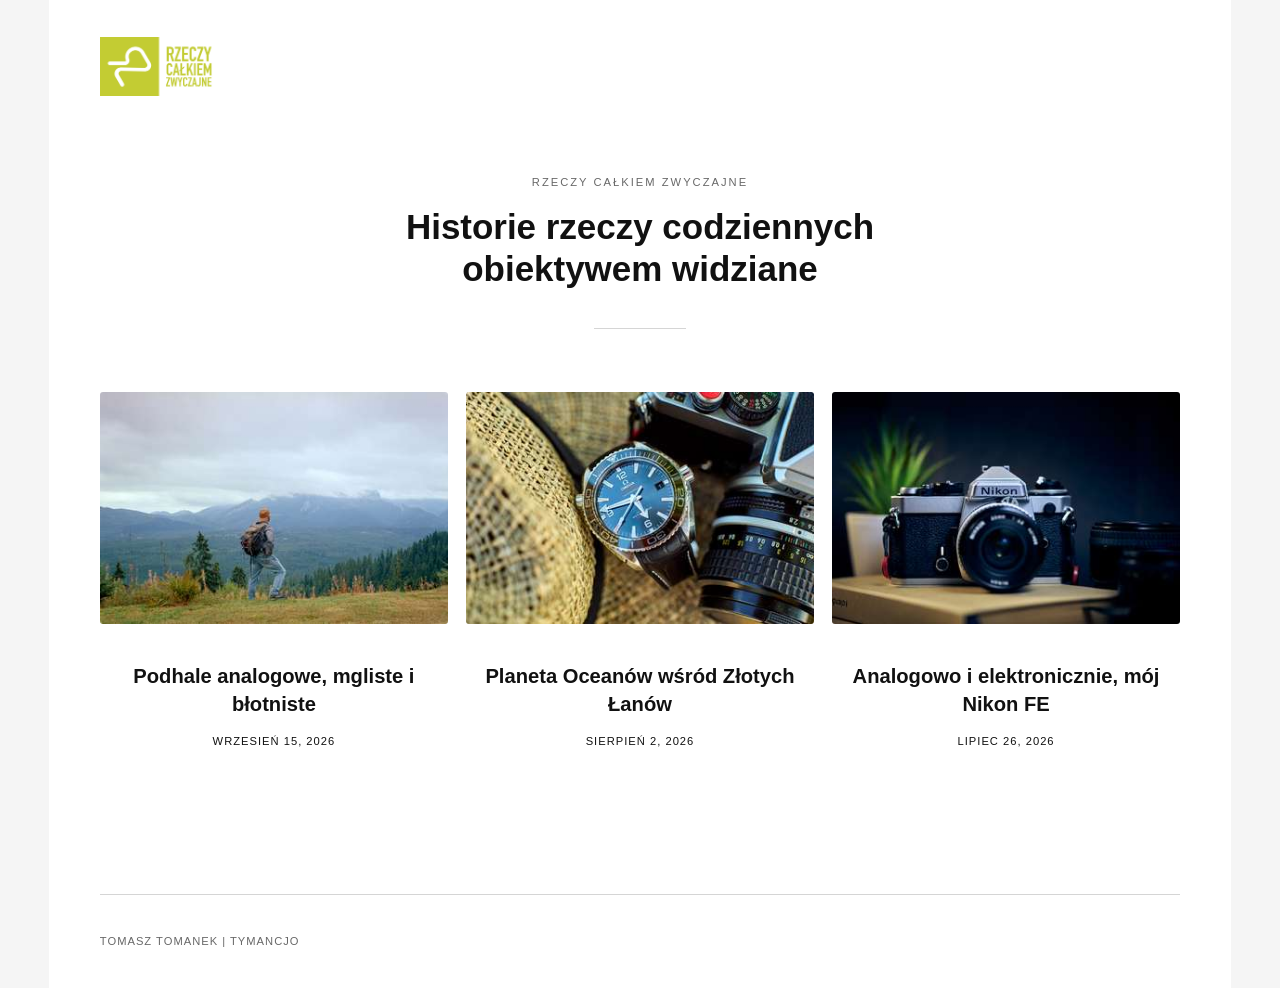
==== commit d6695407: "Updated from Publii" ====
--- a/index.html
+++ b/index.html
@@ -1,3 +1,3 @@
 <!DOCTYPE html><html lang="pl"><head><meta charset="utf-8"><meta http-equiv="X-UA-Compatible" content="IE=edge"><meta name="viewport" content="width=device-width,initial-scale=1"><title>Rzeczy Całkiem Zwyczajne</title><meta name="generator" content="Publii Open-Source CMS for Static Site"><link rel="canonical" href="https://tymancjo.github.io/RCZ/"><link rel="alternate" type="application/atom+xml" href="https://tymancjo.github.io/RCZ/feed.xml" title="Rzeczy Całkiem Zwyczajne - RSS"><link rel="alternate" type="application/json" href="https://tymancjo.github.io/RCZ/feed.json" title="Rzeczy Całkiem Zwyczajne - JSON"><meta property="og:title" content="Rzeczy Całkiem Zwyczajne"><meta property="og:image" content="https://tymancjo.github.io/RCZ/media/website/Artboard1.jpg"><meta property="og:image:width" content="1000"><meta property="og:image:height" content="500"><meta property="og:site_name" content="Rzeczy Całkiem Zwyczajne"><meta property="og:description" content=""><meta property="og:url" content="https://tymancjo.github.io/RCZ/"><meta property="og:type" content="website"><link rel="stylesheet" href="https://tymancjo.github.io/RCZ/assets/css/style.css?v&#x3D;2d6914cd3a4c20cd7729bf70827ae8f3"><script type="application/ld+json">{"@context":"http://schema.org","@type":"Organization","name":"Rzeczy Całkiem Zwyczajne","logo":"https://tymancjo.github.io/RCZ/media/website/Artboard1.jpg","url":"https://tymancjo.github.io/RCZ/","sameAs":["https://www.facebook.com/tomasz.tomanek","https://www.instagram.com/tomasz.tomanek/","https://www.youtube.com/@Tomek.o.zegarkach"]}</script><noscript><style>img[loading] {
                     opacity: 1;
-                }</style></noscript></head><body class="home-template"><div class="container"><header class="header" id="js-header"><a href="https://tymancjo.github.io/RCZ/" class="logo"><img src="https://tymancjo.github.io/RCZ/media/website/Artboard1.jpg" alt="Rzeczy Całkiem Zwyczajne" width="1000" height="500"></a></header><main><section class="hero wrapper"><p>RZECZY CAŁKIEM ZWYCZAJNE</p><h1>Historie rzeczy codziennych obiektywem widziane</h1></section><section class="l-col l-col--3"><article class="c-card"><a href="https://tymancjo.github.io/RCZ/planeta-oceanow-wsrod-zlotych-lanow.html" class="c-card__link"><div class="c-card__header"><img src="https://tymancjo.github.io/RCZ/media/posts/1/01-08-26__DSC5703_NIKON-D810_Zielony.jpg" srcset="https://tymancjo.github.io/RCZ/media/posts/1/responsive/01-08-26__DSC5703_NIKON-D810_Zielony-xs.jpg 300w, https://tymancjo.github.io/RCZ/media/posts/1/responsive/01-08-26__DSC5703_NIKON-D810_Zielony-sm.jpg 480w, https://tymancjo.github.io/RCZ/media/posts/1/responsive/01-08-26__DSC5703_NIKON-D810_Zielony-md.jpg 768w, https://tymancjo.github.io/RCZ/media/posts/1/responsive/01-08-26__DSC5703_NIKON-D810_Zielony-lg.jpg 1024w, https://tymancjo.github.io/RCZ/media/posts/1/responsive/01-08-26__DSC5703_NIKON-D810_Zielony-xl.jpg 1360w, https://tymancjo.github.io/RCZ/media/posts/1/responsive/01-08-26__DSC5703_NIKON-D810_Zielony-2xl.jpg 1600w, https://tymancjo.github.io/RCZ/media/posts/1/responsive/01-08-26__DSC5703_NIKON-D810_Zielony-sm2.jpg 375w" sizes="(min-width: 75em) 25vw, (min-width: 56.25em) 33vw, (min-width: 37.5em) 50vw, 100vw" loading="lazy" height="4912" width="7360" alt="Omega na kapeluszu"></div><div class="c-card__body"><div class="c-card__text"><h2>Planeta Oceanów wśród Złotych Łanów</h2><time datetime="2026-08-02T10:49">sierpień 2, 2026</time></div></div></a></article><article class="c-card"><a href="https://tymancjo.github.io/RCZ/analogowo-i-elektronicznie-moj-nikon-fe.html" class="c-card__link"><div class="c-card__header"><img src="https://tymancjo.github.io/RCZ/media/posts/2/21-07-26__DSC5506_Zielony.jpg" srcset="https://tymancjo.github.io/RCZ/media/posts/2/responsive/21-07-26__DSC5506_Zielony-xs.jpg 300w, https://tymancjo.github.io/RCZ/media/posts/2/responsive/21-07-26__DSC5506_Zielony-sm.jpg 480w, https://tymancjo.github.io/RCZ/media/posts/2/responsive/21-07-26__DSC5506_Zielony-md.jpg 768w, https://tymancjo.github.io/RCZ/media/posts/2/responsive/21-07-26__DSC5506_Zielony-lg.jpg 1024w, https://tymancjo.github.io/RCZ/media/posts/2/responsive/21-07-26__DSC5506_Zielony-xl.jpg 1360w, https://tymancjo.github.io/RCZ/media/posts/2/responsive/21-07-26__DSC5506_Zielony-2xl.jpg 1600w, https://tymancjo.github.io/RCZ/media/posts/2/responsive/21-07-26__DSC5506_Zielony-sm2.jpg 375w" sizes="(min-width: 75em) 25vw, (min-width: 56.25em) 33vw, (min-width: 37.5em) 50vw, 100vw" loading="lazy" height="3003" width="4500" alt=""></div><div class="c-card__body"><div class="c-card__text"><h2>Analogowo i elektronicznie, mój Nikon FE</h2><time datetime="2026-07-26T14:53">lipiec 26, 2026</time></div></div></a></article></section></main><footer class="footer"><div class="footer__copyright">Tomasz Tomanek | TymancjO</div><div class="footer__social"><a href="https://www.facebook.com/tomasz.tomanek" class="facebook" aria-label="Facebook"><svg class="icon"><use xlink:href="https://tymancjo.github.io/RCZ/assets/svg/svg-map.svg#facebook"/></svg> </a><a href="https://www.instagram.com/tomasz.tomanek/" class="instagram" aria-label="Instagram"><svg class="icon"><use xlink:href="https://tymancjo.github.io/RCZ/assets/svg/svg-map.svg#instagram"/></svg> </a><a href="https://www.youtube.com/@Tomek.o.zegarkach" class="youtube" aria-label="Youtube"><svg class="icon"><use xlink:href="https://tymancjo.github.io/RCZ/assets/svg/svg-map.svg#youtube"/></svg></a></div></footer></div><script defer="defer" src="https://tymancjo.github.io/RCZ/assets/js/scripts.min.js?v&#x3D;1762f7ab131e33a4eb8fb224822de245"></script><script>window.publiiThemeMenuConfig={mobileMenuMode:'sidebar',animationSpeed:300,submenuWidth: 'auto',doubleClickTime:500,mobileMenuExpandableSubmenus:true,relatedContainerForOverlayMenuSelector:'.navbar'};</script><script defer="defer" src="https://tymancjo.github.io/RCZ/assets/js/isotope.pkgd.min.js?v&#x3D;2afcff647ed260006faa71c8e779e8d4"></script><script>window.addEventListener("DOMContentLoaded",function(){var j=new Isotope(".l-col",{itemSelector:".c-card",percentPosition:true,layoutMode:"masonry",transitionDuration:"0.6s",masonry:{columnWidth:".c-card"}});var g=document.querySelector(".filter__button-group");if(g){g.addEventListener("click",function(i){if(!matchesSelector(i.target,"button")){return}var k=i.target.getAttribute("data-filter");j.arrange({filter:k})});var b=document.querySelectorAll(".filter__button-group");for(var c=0,e=b.length;c<e;c++){var d=b[c];h(d)}function h(i){i.addEventListener("click",function(k){if(!matchesSelector(k.target,"button")){return}var m=i.querySelector(".is-active");if(m){m.classList.remove("is-active");m.setAttribute("aria-pressed","false")}k.target.classList.add("is-active");k.target.setAttribute("aria-pressed","true")})}}var a=document.querySelector(".l-col");var f=document.querySelectorAll(".c-card");a.classList.add("is-visible");j.revealItemElements(f)});</script><script>/*<![CDATA[*/var images=document.querySelectorAll("img[loading]");for(var i=0;i<images.length;i++){if(images[i].complete){images[i].classList.add("is-loaded")}else{images[i].addEventListener("load",function(){this.classList.add("is-loaded")},false)}};/*]]>*/</script></body></html>+                }</style></noscript></head><body class="home-template"><div class="container"><header class="header" id="js-header"><a href="https://tymancjo.github.io/RCZ/" class="logo"><img src="https://tymancjo.github.io/RCZ/media/website/Artboard1.jpg" alt="Rzeczy Całkiem Zwyczajne" width="1000" height="500"></a></header><main><section class="hero wrapper"><p>RZECZY CAŁKIEM ZWYCZAJNE</p><h1>Historie rzeczy codziennych obiektywem widziane</h1></section><section class="l-col l-col--3"><article class="c-card"><a href="https://tymancjo.github.io/RCZ/podhale-analogowe-mgliste-i-blotniste.html" class="c-card__link"><div class="c-card__header"><img src="https://tymancjo.github.io/RCZ/media/posts/3/2026-09_FEa_Ektar_1091_24.jpg" srcset="https://tymancjo.github.io/RCZ/media/posts/3/responsive/2026-09_FEa_Ektar_1091_24-xs.jpg 300w, https://tymancjo.github.io/RCZ/media/posts/3/responsive/2026-09_FEa_Ektar_1091_24-sm.jpg 480w, https://tymancjo.github.io/RCZ/media/posts/3/responsive/2026-09_FEa_Ektar_1091_24-md.jpg 768w, https://tymancjo.github.io/RCZ/media/posts/3/responsive/2026-09_FEa_Ektar_1091_24-lg.jpg 1024w, https://tymancjo.github.io/RCZ/media/posts/3/responsive/2026-09_FEa_Ektar_1091_24-xl.jpg 1360w, https://tymancjo.github.io/RCZ/media/posts/3/responsive/2026-09_FEa_Ektar_1091_24-2xl.jpg 1600w, https://tymancjo.github.io/RCZ/media/posts/3/responsive/2026-09_FEa_Ektar_1091_24-sm2.jpg 375w" sizes="(min-width: 75em) 25vw, (min-width: 56.25em) 33vw, (min-width: 37.5em) 50vw, 100vw" loading="lazy" height="3133" width="4699" alt="Autoportret z widokiem na miejsce gdzie widać tatry"></div><div class="c-card__body"><div class="c-card__text"><h2>Podhale analogowe, mgliste i błotniste</h2><time datetime="2026-09-15T20:40">wrzesień 15, 2026</time></div></div></a></article><article class="c-card"><a href="https://tymancjo.github.io/RCZ/planeta-oceanow-wsrod-zlotych-lanow.html" class="c-card__link"><div class="c-card__header"><img src="https://tymancjo.github.io/RCZ/media/posts/1/01-08-26__DSC5703_NIKON-D810_Zielony.jpg" srcset="https://tymancjo.github.io/RCZ/media/posts/1/responsive/01-08-26__DSC5703_NIKON-D810_Zielony-xs.jpg 300w, https://tymancjo.github.io/RCZ/media/posts/1/responsive/01-08-26__DSC5703_NIKON-D810_Zielony-sm.jpg 480w, https://tymancjo.github.io/RCZ/media/posts/1/responsive/01-08-26__DSC5703_NIKON-D810_Zielony-md.jpg 768w, https://tymancjo.github.io/RCZ/media/posts/1/responsive/01-08-26__DSC5703_NIKON-D810_Zielony-lg.jpg 1024w, https://tymancjo.github.io/RCZ/media/posts/1/responsive/01-08-26__DSC5703_NIKON-D810_Zielony-xl.jpg 1360w, https://tymancjo.github.io/RCZ/media/posts/1/responsive/01-08-26__DSC5703_NIKON-D810_Zielony-2xl.jpg 1600w, https://tymancjo.github.io/RCZ/media/posts/1/responsive/01-08-26__DSC5703_NIKON-D810_Zielony-sm2.jpg 375w" sizes="(min-width: 75em) 25vw, (min-width: 56.25em) 33vw, (min-width: 37.5em) 50vw, 100vw" loading="lazy" height="4912" width="7360" alt="Omega na kapeluszu"></div><div class="c-card__body"><div class="c-card__text"><h2>Planeta Oceanów wśród Złotych Łanów</h2><time datetime="2026-08-02T10:49">sierpień 2, 2026</time></div></div></a></article><article class="c-card"><a href="https://tymancjo.github.io/RCZ/analogowo-i-elektronicznie-moj-nikon-fe.html" class="c-card__link"><div class="c-card__header"><img src="https://tymancjo.github.io/RCZ/media/posts/2/21-07-26__DSC5506_Zielony.jpg" srcset="https://tymancjo.github.io/RCZ/media/posts/2/responsive/21-07-26__DSC5506_Zielony-xs.jpg 300w, https://tymancjo.github.io/RCZ/media/posts/2/responsive/21-07-26__DSC5506_Zielony-sm.jpg 480w, https://tymancjo.github.io/RCZ/media/posts/2/responsive/21-07-26__DSC5506_Zielony-md.jpg 768w, https://tymancjo.github.io/RCZ/media/posts/2/responsive/21-07-26__DSC5506_Zielony-lg.jpg 1024w, https://tymancjo.github.io/RCZ/media/posts/2/responsive/21-07-26__DSC5506_Zielony-xl.jpg 1360w, https://tymancjo.github.io/RCZ/media/posts/2/responsive/21-07-26__DSC5506_Zielony-2xl.jpg 1600w, https://tymancjo.github.io/RCZ/media/posts/2/responsive/21-07-26__DSC5506_Zielony-sm2.jpg 375w" sizes="(min-width: 75em) 25vw, (min-width: 56.25em) 33vw, (min-width: 37.5em) 50vw, 100vw" loading="lazy" height="3003" width="4500" alt=""></div><div class="c-card__body"><div class="c-card__text"><h2>Analogowo i elektronicznie, mój Nikon FE</h2><time datetime="2026-07-26T14:53">lipiec 26, 2026</time></div></div></a></article></section></main><footer class="footer"><div class="footer__copyright">Tomasz Tomanek | TymancjO</div><div class="footer__social"><a href="https://www.facebook.com/tomasz.tomanek" class="facebook" aria-label="Facebook"><svg class="icon"><use xlink:href="https://tymancjo.github.io/RCZ/assets/svg/svg-map.svg#facebook"/></svg> </a><a href="https://www.instagram.com/tomasz.tomanek/" class="instagram" aria-label="Instagram"><svg class="icon"><use xlink:href="https://tymancjo.github.io/RCZ/assets/svg/svg-map.svg#instagram"/></svg> </a><a href="https://www.youtube.com/@Tomek.o.zegarkach" class="youtube" aria-label="Youtube"><svg class="icon"><use xlink:href="https://tymancjo.github.io/RCZ/assets/svg/svg-map.svg#youtube"/></svg></a></div></footer></div><script defer="defer" src="https://tymancjo.github.io/RCZ/assets/js/scripts.min.js?v&#x3D;1762f7ab131e33a4eb8fb224822de245"></script><script>window.publiiThemeMenuConfig={mobileMenuMode:'sidebar',animationSpeed:300,submenuWidth: 'auto',doubleClickTime:500,mobileMenuExpandableSubmenus:true,relatedContainerForOverlayMenuSelector:'.navbar'};</script><script defer="defer" src="https://tymancjo.github.io/RCZ/assets/js/isotope.pkgd.min.js?v&#x3D;2afcff647ed260006faa71c8e779e8d4"></script><script>window.addEventListener("DOMContentLoaded",function(){var j=new Isotope(".l-col",{itemSelector:".c-card",percentPosition:true,layoutMode:"masonry",transitionDuration:"0.6s",masonry:{columnWidth:".c-card"}});var g=document.querySelector(".filter__button-group");if(g){g.addEventListener("click",function(i){if(!matchesSelector(i.target,"button")){return}var k=i.target.getAttribute("data-filter");j.arrange({filter:k})});var b=document.querySelectorAll(".filter__button-group");for(var c=0,e=b.length;c<e;c++){var d=b[c];h(d)}function h(i){i.addEventListener("click",function(k){if(!matchesSelector(k.target,"button")){return}var m=i.querySelector(".is-active");if(m){m.classList.remove("is-active");m.setAttribute("aria-pressed","false")}k.target.classList.add("is-active");k.target.setAttribute("aria-pressed","true")})}}var a=document.querySelector(".l-col");var f=document.querySelectorAll(".c-card");a.classList.add("is-visible");j.revealItemElements(f)});</script><script>/*<![CDATA[*/var images=document.querySelectorAll("img[loading]");for(var i=0;i<images.length;i++){if(images[i].complete){images[i].classList.add("is-loaded")}else{images[i].addEventListener("load",function(){this.classList.add("is-loaded")},false)}};/*]]>*/</script></body></html>
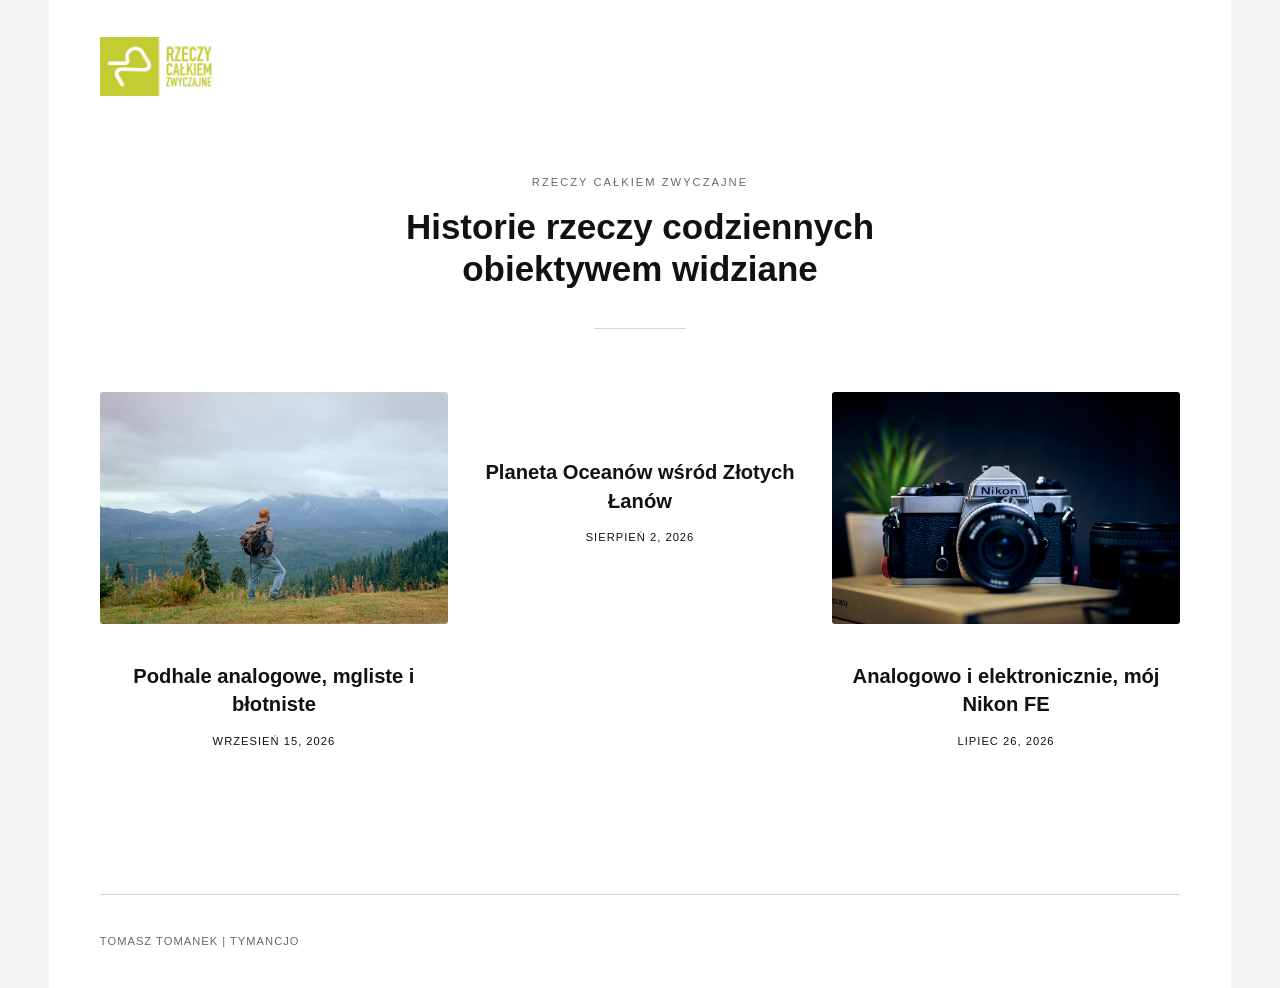
==== commit 5e9b5fb0: "Updated from Publii" ====
--- a/index.html
+++ b/index.html
@@ -1,3 +1,3 @@
 <!DOCTYPE html><html lang="pl"><head><meta charset="utf-8"><meta http-equiv="X-UA-Compatible" content="IE=edge"><meta name="viewport" content="width=device-width,initial-scale=1"><title>Rzeczy Całkiem Zwyczajne</title><meta name="generator" content="Publii Open-Source CMS for Static Site"><link rel="canonical" href="https://tymancjo.github.io/RCZ/"><link rel="alternate" type="application/atom+xml" href="https://tymancjo.github.io/RCZ/feed.xml" title="Rzeczy Całkiem Zwyczajne - RSS"><link rel="alternate" type="application/json" href="https://tymancjo.github.io/RCZ/feed.json" title="Rzeczy Całkiem Zwyczajne - JSON"><meta property="og:title" content="Rzeczy Całkiem Zwyczajne"><meta property="og:image" content="https://tymancjo.github.io/RCZ/media/website/Artboard1.jpg"><meta property="og:image:width" content="1000"><meta property="og:image:height" content="500"><meta property="og:site_name" content="Rzeczy Całkiem Zwyczajne"><meta property="og:description" content=""><meta property="og:url" content="https://tymancjo.github.io/RCZ/"><meta property="og:type" content="website"><link rel="stylesheet" href="https://tymancjo.github.io/RCZ/assets/css/style.css?v&#x3D;2d6914cd3a4c20cd7729bf70827ae8f3"><script type="application/ld+json">{"@context":"http://schema.org","@type":"Organization","name":"Rzeczy Całkiem Zwyczajne","logo":"https://tymancjo.github.io/RCZ/media/website/Artboard1.jpg","url":"https://tymancjo.github.io/RCZ/","sameAs":["https://www.facebook.com/tomasz.tomanek","https://www.instagram.com/tomasz.tomanek/","https://www.youtube.com/@Tomek.o.zegarkach"]}</script><noscript><style>img[loading] {
                     opacity: 1;
-                }</style></noscript></head><body class="home-template"><div class="container"><header class="header" id="js-header"><a href="https://tymancjo.github.io/RCZ/" class="logo"><img src="https://tymancjo.github.io/RCZ/media/website/Artboard1.jpg" alt="Rzeczy Całkiem Zwyczajne" width="1000" height="500"></a></header><main><section class="hero wrapper"><p>RZECZY CAŁKIEM ZWYCZAJNE</p><h1>Historie rzeczy codziennych obiektywem widziane</h1></section><section class="l-col l-col--3"><article class="c-card"><a href="https://tymancjo.github.io/RCZ/podhale-analogowe-mgliste-i-blotniste.html" class="c-card__link"><div class="c-card__header"><img src="https://tymancjo.github.io/RCZ/media/posts/3/2026-09_FEa_Ektar_1091_24.jpg" srcset="https://tymancjo.github.io/RCZ/media/posts/3/responsive/2026-09_FEa_Ektar_1091_24-xs.jpg 300w, https://tymancjo.github.io/RCZ/media/posts/3/responsive/2026-09_FEa_Ektar_1091_24-sm.jpg 480w, https://tymancjo.github.io/RCZ/media/posts/3/responsive/2026-09_FEa_Ektar_1091_24-md.jpg 768w, https://tymancjo.github.io/RCZ/media/posts/3/responsive/2026-09_FEa_Ektar_1091_24-lg.jpg 1024w, https://tymancjo.github.io/RCZ/media/posts/3/responsive/2026-09_FEa_Ektar_1091_24-xl.jpg 1360w, https://tymancjo.github.io/RCZ/media/posts/3/responsive/2026-09_FEa_Ektar_1091_24-2xl.jpg 1600w, https://tymancjo.github.io/RCZ/media/posts/3/responsive/2026-09_FEa_Ektar_1091_24-sm2.jpg 375w" sizes="(min-width: 75em) 25vw, (min-width: 56.25em) 33vw, (min-width: 37.5em) 50vw, 100vw" loading="lazy" height="3133" width="4699" alt="Autoportret z widokiem na miejsce gdzie widać tatry"></div><div class="c-card__body"><div class="c-card__text"><h2>Podhale analogowe, mgliste i błotniste</h2><time datetime="2026-09-15T20:40">wrzesień 15, 2026</time></div></div></a></article><article class="c-card"><a href="https://tymancjo.github.io/RCZ/planeta-oceanow-wsrod-zlotych-lanow.html" class="c-card__link"><div class="c-card__header"><img src="https://tymancjo.github.io/RCZ/media/posts/1/01-08-26__DSC5703_NIKON-D810_Zielony.jpg" srcset="https://tymancjo.github.io/RCZ/media/posts/1/responsive/01-08-26__DSC5703_NIKON-D810_Zielony-xs.jpg 300w, https://tymancjo.github.io/RCZ/media/posts/1/responsive/01-08-26__DSC5703_NIKON-D810_Zielony-sm.jpg 480w, https://tymancjo.github.io/RCZ/media/posts/1/responsive/01-08-26__DSC5703_NIKON-D810_Zielony-md.jpg 768w, https://tymancjo.github.io/RCZ/media/posts/1/responsive/01-08-26__DSC5703_NIKON-D810_Zielony-lg.jpg 1024w, https://tymancjo.github.io/RCZ/media/posts/1/responsive/01-08-26__DSC5703_NIKON-D810_Zielony-xl.jpg 1360w, https://tymancjo.github.io/RCZ/media/posts/1/responsive/01-08-26__DSC5703_NIKON-D810_Zielony-2xl.jpg 1600w, https://tymancjo.github.io/RCZ/media/posts/1/responsive/01-08-26__DSC5703_NIKON-D810_Zielony-sm2.jpg 375w" sizes="(min-width: 75em) 25vw, (min-width: 56.25em) 33vw, (min-width: 37.5em) 50vw, 100vw" loading="lazy" height="4912" width="7360" alt="Omega na kapeluszu"></div><div class="c-card__body"><div class="c-card__text"><h2>Planeta Oceanów wśród Złotych Łanów</h2><time datetime="2026-08-02T10:49">sierpień 2, 2026</time></div></div></a></article><article class="c-card"><a href="https://tymancjo.github.io/RCZ/analogowo-i-elektronicznie-moj-nikon-fe.html" class="c-card__link"><div class="c-card__header"><img src="https://tymancjo.github.io/RCZ/media/posts/2/21-07-26__DSC5506_Zielony.jpg" srcset="https://tymancjo.github.io/RCZ/media/posts/2/responsive/21-07-26__DSC5506_Zielony-xs.jpg 300w, https://tymancjo.github.io/RCZ/media/posts/2/responsive/21-07-26__DSC5506_Zielony-sm.jpg 480w, https://tymancjo.github.io/RCZ/media/posts/2/responsive/21-07-26__DSC5506_Zielony-md.jpg 768w, https://tymancjo.github.io/RCZ/media/posts/2/responsive/21-07-26__DSC5506_Zielony-lg.jpg 1024w, https://tymancjo.github.io/RCZ/media/posts/2/responsive/21-07-26__DSC5506_Zielony-xl.jpg 1360w, https://tymancjo.github.io/RCZ/media/posts/2/responsive/21-07-26__DSC5506_Zielony-2xl.jpg 1600w, https://tymancjo.github.io/RCZ/media/posts/2/responsive/21-07-26__DSC5506_Zielony-sm2.jpg 375w" sizes="(min-width: 75em) 25vw, (min-width: 56.25em) 33vw, (min-width: 37.5em) 50vw, 100vw" loading="lazy" height="3003" width="4500" alt=""></div><div class="c-card__body"><div class="c-card__text"><h2>Analogowo i elektronicznie, mój Nikon FE</h2><time datetime="2026-07-26T14:53">lipiec 26, 2026</time></div></div></a></article></section></main><footer class="footer"><div class="footer__copyright">Tomasz Tomanek | TymancjO</div><div class="footer__social"><a href="https://www.facebook.com/tomasz.tomanek" class="facebook" aria-label="Facebook"><svg class="icon"><use xlink:href="https://tymancjo.github.io/RCZ/assets/svg/svg-map.svg#facebook"/></svg> </a><a href="https://www.instagram.com/tomasz.tomanek/" class="instagram" aria-label="Instagram"><svg class="icon"><use xlink:href="https://tymancjo.github.io/RCZ/assets/svg/svg-map.svg#instagram"/></svg> </a><a href="https://www.youtube.com/@Tomek.o.zegarkach" class="youtube" aria-label="Youtube"><svg class="icon"><use xlink:href="https://tymancjo.github.io/RCZ/assets/svg/svg-map.svg#youtube"/></svg></a></div></footer></div><script defer="defer" src="https://tymancjo.github.io/RCZ/assets/js/scripts.min.js?v&#x3D;1762f7ab131e33a4eb8fb224822de245"></script><script>window.publiiThemeMenuConfig={mobileMenuMode:'sidebar',animationSpeed:300,submenuWidth: 'auto',doubleClickTime:500,mobileMenuExpandableSubmenus:true,relatedContainerForOverlayMenuSelector:'.navbar'};</script><script defer="defer" src="https://tymancjo.github.io/RCZ/assets/js/isotope.pkgd.min.js?v&#x3D;2afcff647ed260006faa71c8e779e8d4"></script><script>window.addEventListener("DOMContentLoaded",function(){var j=new Isotope(".l-col",{itemSelector:".c-card",percentPosition:true,layoutMode:"masonry",transitionDuration:"0.6s",masonry:{columnWidth:".c-card"}});var g=document.querySelector(".filter__button-group");if(g){g.addEventListener("click",function(i){if(!matchesSelector(i.target,"button")){return}var k=i.target.getAttribute("data-filter");j.arrange({filter:k})});var b=document.querySelectorAll(".filter__button-group");for(var c=0,e=b.length;c<e;c++){var d=b[c];h(d)}function h(i){i.addEventListener("click",function(k){if(!matchesSelector(k.target,"button")){return}var m=i.querySelector(".is-active");if(m){m.classList.remove("is-active");m.setAttribute("aria-pressed","false")}k.target.classList.add("is-active");k.target.setAttribute("aria-pressed","true")})}}var a=document.querySelector(".l-col");var f=document.querySelectorAll(".c-card");a.classList.add("is-visible");j.revealItemElements(f)});</script><script>/*<![CDATA[*/var images=document.querySelectorAll("img[loading]");for(var i=0;i<images.length;i++){if(images[i].complete){images[i].classList.add("is-loaded")}else{images[i].addEventListener("load",function(){this.classList.add("is-loaded")},false)}};/*]]>*/</script></body></html>+                }</style></noscript></head><body class="home-template"><div class="container"><header class="header" id="js-header"><a href="https://tymancjo.github.io/RCZ/" class="logo"><img src="https://tymancjo.github.io/RCZ/media/website/Artboard1.jpg" alt="Rzeczy Całkiem Zwyczajne" width="1000" height="500"></a></header><main><section class="hero wrapper"><p>RZECZY CAŁKIEM ZWYCZAJNE</p><h1>Historie rzeczy codziennych obiektywem widziane</h1></section><section class="l-col l-col--3"><article class="c-card"><a href="https://tymancjo.github.io/RCZ/podhale-analogowe-mgliste-i-blotniste.html" class="c-card__link"><div class="c-card__header"><img src="https://tymancjo.github.io/RCZ/media/posts/3/2026-09_FEa_Ektar_1091_24.jpg" loading="lazy" height="3133" width="4699" alt="Autoportret z widokiem na miejsce gdzie widać tatry"></div><div class="c-card__body"><div class="c-card__text"><h2>Podhale analogowe, mgliste i błotniste</h2><time datetime="2026-09-15T20:40">wrzesień 15, 2026</time></div></div></a></article><article class="c-card"><a href="https://tymancjo.github.io/RCZ/planeta-oceanow-wsrod-zlotych-lanow.html" class="c-card__link"><div class="c-card__header"><img src="https://tymancjo.github.io/RCZ/media/posts/1/01-08-26__DSC5703_NIKON-D810_Zielony.jpg" loading="lazy" height="4912" width="7360" alt="Omega na kapeluszu"></div><div class="c-card__body"><div class="c-card__text"><h2>Planeta Oceanów wśród Złotych Łanów</h2><time datetime="2026-08-02T10:49">sierpień 2, 2026</time></div></div></a></article><article class="c-card"><a href="https://tymancjo.github.io/RCZ/analogowo-i-elektronicznie-moj-nikon-fe.html" class="c-card__link"><div class="c-card__header"><img src="https://tymancjo.github.io/RCZ/media/posts/2/21-07-26__DSC5506_Zielony.jpg" loading="lazy" height="3003" width="4500" alt=""></div><div class="c-card__body"><div class="c-card__text"><h2>Analogowo i elektronicznie, mój Nikon FE</h2><time datetime="2026-07-26T14:53">lipiec 26, 2026</time></div></div></a></article></section></main><footer class="footer"><div class="footer__copyright">Tomasz Tomanek | TymancjO</div><div class="footer__social"><a href="https://www.facebook.com/tomasz.tomanek" class="facebook" aria-label="Facebook"><svg class="icon"><use xlink:href="https://tymancjo.github.io/RCZ/assets/svg/svg-map.svg#facebook"/></svg> </a><a href="https://www.instagram.com/tomasz.tomanek/" class="instagram" aria-label="Instagram"><svg class="icon"><use xlink:href="https://tymancjo.github.io/RCZ/assets/svg/svg-map.svg#instagram"/></svg> </a><a href="https://www.youtube.com/@Tomek.o.zegarkach" class="youtube" aria-label="Youtube"><svg class="icon"><use xlink:href="https://tymancjo.github.io/RCZ/assets/svg/svg-map.svg#youtube"/></svg></a></div></footer></div><script defer="defer" src="https://tymancjo.github.io/RCZ/assets/js/scripts.min.js?v&#x3D;1762f7ab131e33a4eb8fb224822de245"></script><script>window.publiiThemeMenuConfig={mobileMenuMode:'sidebar',animationSpeed:300,submenuWidth: 'auto',doubleClickTime:500,mobileMenuExpandableSubmenus:true,relatedContainerForOverlayMenuSelector:'.navbar'};</script><script defer="defer" src="https://tymancjo.github.io/RCZ/assets/js/isotope.pkgd.min.js?v&#x3D;2afcff647ed260006faa71c8e779e8d4"></script><script>window.addEventListener("DOMContentLoaded",function(){var j=new Isotope(".l-col",{itemSelector:".c-card",percentPosition:true,layoutMode:"masonry",transitionDuration:"0.6s",masonry:{columnWidth:".c-card"}});var g=document.querySelector(".filter__button-group");if(g){g.addEventListener("click",function(i){if(!matchesSelector(i.target,"button")){return}var k=i.target.getAttribute("data-filter");j.arrange({filter:k})});var b=document.querySelectorAll(".filter__button-group");for(var c=0,e=b.length;c<e;c++){var d=b[c];h(d)}function h(i){i.addEventListener("click",function(k){if(!matchesSelector(k.target,"button")){return}var m=i.querySelector(".is-active");if(m){m.classList.remove("is-active");m.setAttribute("aria-pressed","false")}k.target.classList.add("is-active");k.target.setAttribute("aria-pressed","true")})}}var a=document.querySelector(".l-col");var f=document.querySelectorAll(".c-card");a.classList.add("is-visible");j.revealItemElements(f)});</script><script>/*<![CDATA[*/var images=document.querySelectorAll("img[loading]");for(var i=0;i<images.length;i++){if(images[i].complete){images[i].classList.add("is-loaded")}else{images[i].addEventListener("load",function(){this.classList.add("is-loaded")},false)}};/*]]>*/</script></body></html>
